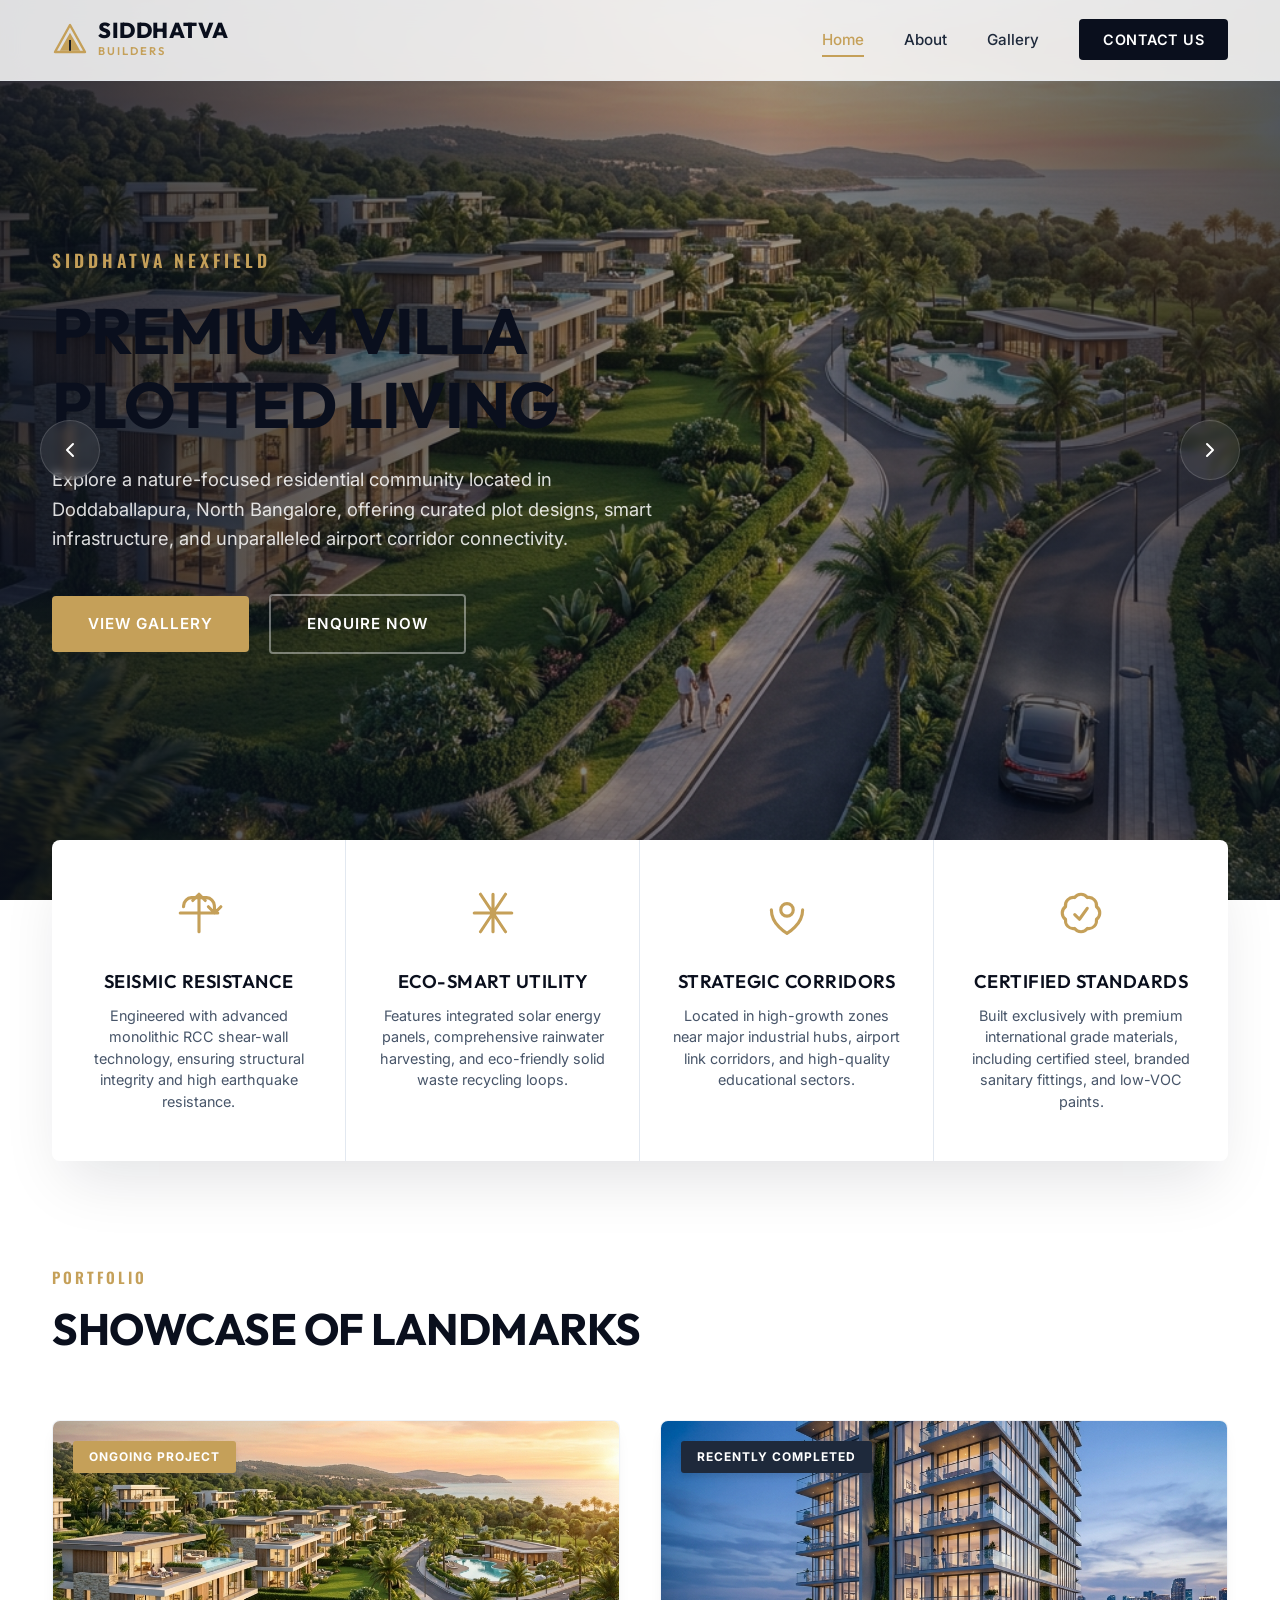
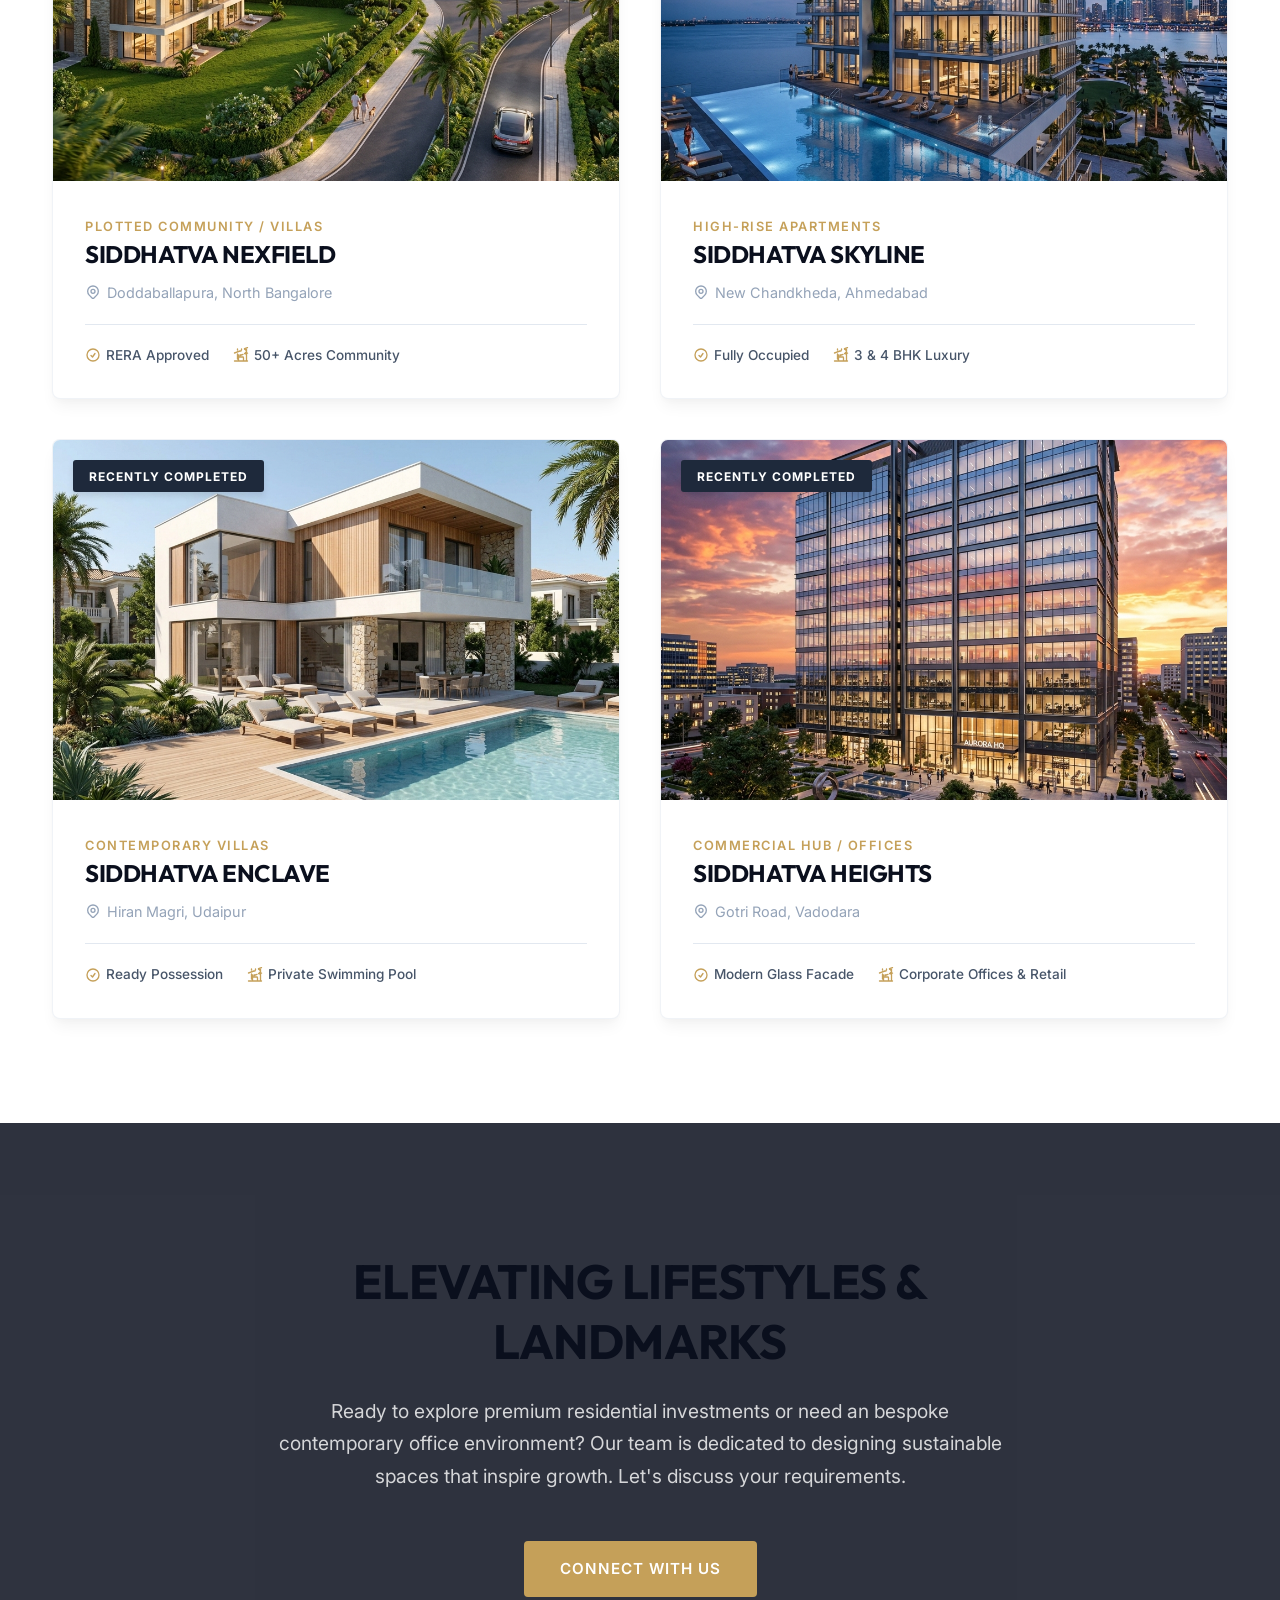
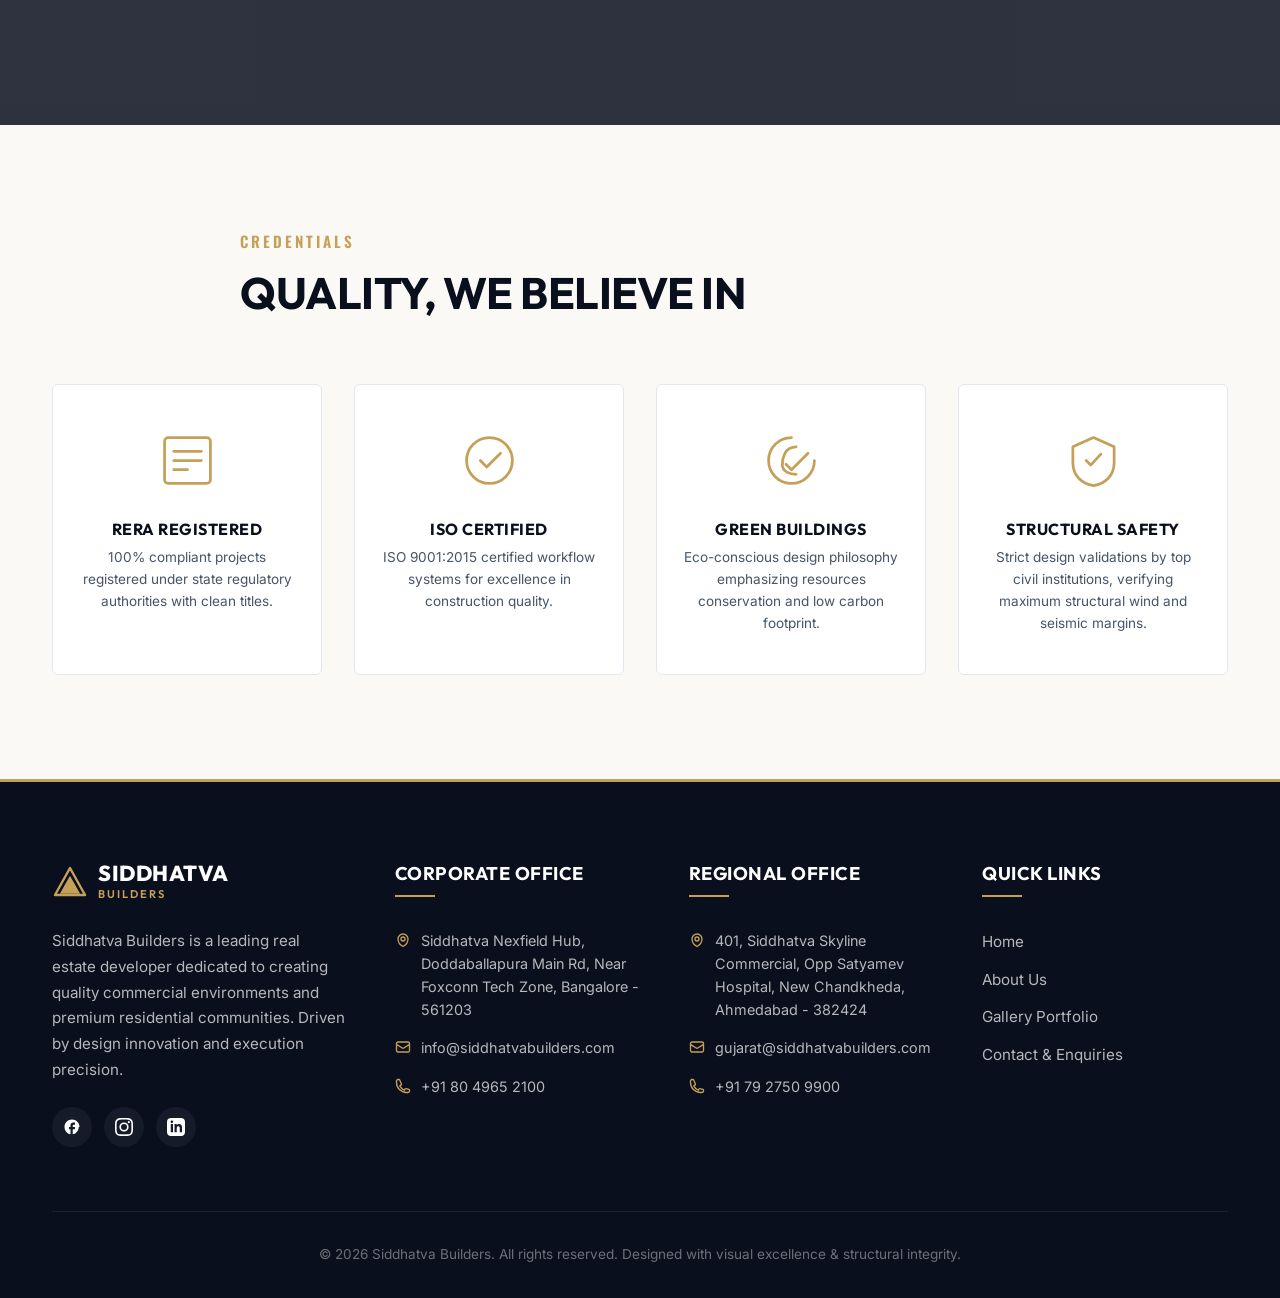
==== index.html @ 28a7b3c6 "Initial commit: Siddhatva Builders premium static website" ====
<!DOCTYPE html>
<html lang="en">
<head>
    <meta charset="utf-8">
    <meta http-equiv="X-UA-Compatible" content="IE=edge">
    <meta name="viewport" content="width=device-width, initial-scale=1">
    
    <title>Siddhatva Builders | Elevating Lifestyles & Landmarks</title>
    <meta name="description" content="Siddhatva Builders creates luxury residential communities, modern high-rise apartments, and state-of-the-art commercial hubs across India's emerging corridors.">
    <meta name="keywords" content="Siddhatva Builders, Siddhatva Group, Siddhatva Nexfield, Siddhatva Skyline, Real Estate, Luxury Villas, Ahmedabad, Bangalore, Doddaballapura">
    
    <!-- Favicon -->
    <link rel="icon" type="image/png" href="data:image/svg+xml,<svg xmlns='http://www.w3.org/2000/svg' viewBox='0 0 24 24' fill='%23C5A059'><path d='M12 2L2 22h20L12 2zm0 4l6.5 13H5.5L12 6z'/></svg>">

    <!-- CSS Sheets -->
    <link rel="stylesheet" href="css/style.css">
</head>
<body>

    <!-- Loading Screen -->
    <div class="loading-screen">
        <div class="loader"></div>
    </div>

    <!-- Header Start -->
    <header class="site-header">
        <div class="container">
            <div class="header-container">
                <a href="index.html" class="logo" id="header-logo-link">
                    <svg viewBox="0 0 60 60" fill="none" xmlns="http://www.w3.org/2000/svg">
                        <path d="M30 5L5 50H55L30 5Z" stroke="#C5A059" stroke-width="4" stroke-linejoin="round"/>
                        <path d="M30 18L13 48H47L30 18Z" fill="#C5A059"/>
                        <path d="M30 30V48" stroke="#0A0F1D" stroke-width="3"/>
                    </svg>
                    <div class="logo-text">
                        <span class="brand-title">Siddhatva</span>
                        <span class="brand-subtitle">Builders</span>
                    </div>
                </a>

                <button class="mobile-nav-toggle" aria-label="Toggle menu" id="menu-toggle-button">
                    <span></span>
                    <span></span>
                    <span></span>
                </button>

                <nav class="nav-menu" id="primary-nav-menu">
                    <ul style="display: contents; list-style: none;">
                        <li class="nav-item active"><a href="index.html" class="nav-link" id="nav-home">Home</a></li>
                        <li class="nav-item"><a href="about.html" class="nav-link" id="nav-about">About</a></li>
                        <li class="nav-item"><a href="gallery.html" class="nav-link" id="nav-gallery">Gallery</a></li>
                        <li class="nav-item"><a href="contact.html" class="nav-link contact-btn" id="nav-contact">Contact Us</a></li>
                    </ul>
                </nav>
            </div>
        </div>
    </header>
    <!-- Header End -->

    <!-- Main Content Start -->
    <main class="page-content" style="padding-top: 0;">

        <!-- Hero Slider Start -->
        <section class="hero-slider-container" id="hero-slider-section">
            <div class="slider-wrapper">
                
                <!-- Slide 1 -->
                <div class="slide active">
                    <div class="slide-bg" style="background-image: url('images/hero-nexfield.png');"></div>
                    <div class="slide-overlay"></div>
                    <div class="slide-content-container">
                        <div class="container">
                            <div class="slide-content">
                                <span class="slide-tag">Siddhatva Nexfield</span>
                                <h1 class="slide-title">Premium Villa Plotted Living</h1>
                                <p class="slide-desc">Explore a nature-focused residential community located in Doddaballapura, North Bangalore, offering curated plot designs, smart infrastructure, and unparalleled airport corridor connectivity.</p>
                                <div class="slide-actions">
                                    <a href="gallery.html" class="btn btn-primary" id="slide1-cta">View Gallery</a>
                                    <a href="contact.html" class="btn btn-outline" id="slide1-contact">Enquire Now</a>
                                </div>
                            </div>
                        </div>
                    </div>
                </div>

                <!-- Slide 2 -->
                <div class="slide">
                    <div class="slide-bg" style="background-image: url('images/hero-skyline.png');"></div>
                    <div class="slide-overlay"></div>
                    <div class="slide-content-container">
                        <div class="container">
                            <div class="slide-content">
                                <span class="slide-tag">Siddhatva Skyline</span>
                                <h2 class="slide-title">Luxury Urban High-Rise</h2>
                                <p class="slide-desc">Redefine city living with ultra-modern apartments in Ahmedabad, showcasing floor-to-ceiling glass design, infinity pool decks, smart automation, and structural excellence.</p>
                                <div class="slide-actions">
                                    <a href="gallery.html" class="btn btn-primary" id="slide2-cta">Explore Design</a>
                                    <a href="contact.html" class="btn btn-outline" id="slide2-contact">Get Brochure</a>
                                </div>
                            </div>
                        </div>
                    </div>
                </div>

                <!-- Slide 3 -->
                <div class="slide">
                    <div class="slide-bg" style="background-image: url('images/hero-enclave.png');"></div>
                    <div class="slide-overlay"></div>
                    <div class="slide-content-container">
                        <div class="container">
                            <div class="slide-content">
                                <span class="slide-tag">Siddhatva Enclave</span>
                                <h2 class="slide-title">Exquisite Smart Villas</h2>
                                <p class="slide-desc">Experience boutique luxury with contemporary 4BHK architectural villas featuring private terrace pools, green energy integration, and crafted Italian marble finishes.</p>
                                <div class="slide-actions">
                                    <a href="gallery.html" class="btn btn-primary" id="slide3-cta">View Details</a>
                                    <a href="contact.html" class="btn btn-outline" id="slide3-contact">Schedule Site Visit</a>
                                </div>
                            </div>
                        </div>
                    </div>
                </div>

            </div>

            <!-- Slider Arrows -->
            <button class="slider-arrow slider-arrow-left" aria-label="Previous Slide" id="slider-prev-button">
                <svg width="24" height="24" fill="none" stroke="currentColor" stroke-width="2" stroke-linecap="round" stroke-linejoin="round"><polyline points="15 18 9 12 15 6"/></svg>
            </button>
            <button class="slider-arrow slider-arrow-right" aria-label="Next Slide" id="slider-next-button">
                <svg width="24" height="24" fill="none" stroke="currentColor" stroke-width="2" stroke-linecap="round" stroke-linejoin="round"><polyline points="9 18 15 12 9 6"/></svg>
            </button>

            <!-- Slider Indicators -->
            <div class="slider-indicators" id="slider-dots-container"></div>
        </section>
        <!-- Hero Slider End -->

        <!-- Highlights Section Start -->
        <section class="highlights-section" id="brand-highlights-section">
            <div class="container">
                <div class="highlights-grid">
                    
                    <!-- Card 1 -->
                    <div class="highlight-card">
                        <div class="highlight-icon">
                            <svg fill="none" stroke="currentColor" viewBox="0 0 24 24" xmlns="http://www.w3.org/2000/svg">
                                <path stroke-linecap="round" stroke-linejoin="round" d="M19.5 12c0-1.232-.046-2.453-.138-3.662a4.006 4.006 0 00-3.7-3.7 48.656 48.656 0 00-7.324 0 4.006 4.006 0 00-3.7 3.7c-.017.22-.032.441-.046.662M19.5 12l3-3m-3 3l-3-3M12 3v18m0-18l-3 3m3-3l3 3M3 12h18"></path>
                            </svg>
                        </div>
                        <h3 class="highlight-title">Seismic Resistance</h3>
                        <p class="highlight-desc">Engineered with advanced monolithic RCC shear-wall technology, ensuring structural integrity and high earthquake resistance.</p>
                    </div>

                    <!-- Card 2 -->
                    <div class="highlight-card">
                        <div class="highlight-icon">
                            <svg fill="none" stroke="currentColor" viewBox="0 0 24 24" xmlns="http://www.w3.org/2000/svg">
                                <path stroke-linecap="round" stroke-linejoin="round" d="M12 3v18M3 12h18m-3-9L6 21M6 3l12 18"></path>
                            </svg>
                        </div>
                        <h3 class="highlight-title">Eco-Smart Utility</h3>
                        <p class="highlight-desc">Features integrated solar energy panels, comprehensive rainwater harvesting, and eco-friendly solid waste recycling loops.</p>
                    </div>

                    <!-- Card 3 -->
                    <div class="highlight-card">
                        <div class="highlight-icon">
                            <svg fill="none" stroke="currentColor" viewBox="0 0 24 24" xmlns="http://www.w3.org/2000/svg">
                                <path stroke-linecap="round" stroke-linejoin="round" d="M15 10.5a3 3 0 11-6 0 3 3 0 016 0z"></path>
                                <path stroke-linecap="round" stroke-linejoin="round" d="M19.5 10.5c0 7.142-7.5 11.25-7.5 11.25s-7.5-4.108-7.5-11.25gC4.5 6.358 7.858 3 12 3s7.5 3.358 7.5 7.5z"></path>
                            </svg>
                        </div>
                        <h3 class="highlight-title">Strategic Corridors</h3>
                        <p class="highlight-desc">Located in high-growth zones near major industrial hubs, airport link corridors, and high-quality educational sectors.</p>
                    </div>

                    <!-- Card 4 -->
                    <div class="highlight-card">
                        <div class="highlight-icon">
                            <svg fill="none" stroke="currentColor" viewBox="0 0 24 24" xmlns="http://www.w3.org/2000/svg">
                                <path stroke-linecap="round" stroke-linejoin="round" d="M9 12.75L11.25 15 15 9.75M21 12c0 1.268-.63 2.39-1.593 3.068a3.745 3.745 0 01-1.043 3.296 3.745 3.745 0 01-3.296 1.043A3.745 3.745 0 0112 21c-1.268 0-2.39-.63-3.068-1.593a3.746 3.746 0 01-3.296-1.043 3.745 3.745 0 01-1.043-3.296A3.745 3.745 0 013 12c0-1.268.63-2.39 1.593-3.068a3.745 3.745 0 011.043-3.296 3.746 3.746 0 013.296-1.043A3.746 3.746 0 0112 3c1.268 0 2.39.63 3.068 1.593a3.746 3.746 0 013.296 1.043 3.746 3.746 0 011.043 3.296A3.745 3.745 0 0121 12z"></path>
                            </svg>
                        </div>
                        <h3 class="highlight-title">Certified Standards</h3>
                        <p class="highlight-desc">Built exclusively with premium international grade materials, including certified steel, branded sanitary fittings, and low-VOC paints.</p>
                    </div>

                </div>
            </div>
        </section>
        <!-- Highlights Section End -->

        <!-- Showcase Section Start -->
        <section class="section-padding" id="showcase-section">
            <div class="container">
                <div class="section-head">
                    <span class="section-subtitle">Portfolio</span>
                    <h2 class="section-title">Showcase of Landmarks</h2>
                </div>

                <!-- Showcase Grid -->
                <div class="projects-grid">
                    
                    <!-- Project 1 (Ongoing) -->
                    <article class="project-card" data-category="residential">
                        <span class="project-status-badge">Ongoing Project</span>
                        <div class="project-image-wrapper">
                            <img src="images/hero-nexfield.png" alt="Siddhatva Nexfield plot renderings">
                        </div>
                        <div class="project-info">
                            <span class="project-category">Plotted Community / Villas</span>
                            <h3 class="project-card-title">Siddhatva Nexfield</h3>
                            <div class="project-location">
                                <svg fill="none" stroke="currentColor" viewBox="0 0 24 24" xmlns="http://www.w3.org/2000/svg"><path stroke-linecap="round" stroke-linejoin="round" stroke-width="2" d="M17.657 16.657L13.414 20.9a1.998 1.998 0 01-2.827 0l-4.244-4.243a8 8 0 1111.314 0z"></path><path stroke-linecap="round" stroke-linejoin="round" stroke-width="2" d="M15 11a3 3 0 11-6 0 3 3 0 016 0z"></path></svg>
                                Doddaballapura, North Bangalore
                            </div>
                            <div class="project-features">
                                <span class="feature-tag">
                                    <svg fill="none" stroke="currentColor" stroke-width="2" viewBox="0 0 24 24" xmlns="http://www.w3.org/2000/svg"><path stroke-linecap="round" stroke-linejoin="round" d="M9 12.75L11.25 15 15 9.75M21 12a9 9 0 11-18 0 9 9 0 0118 0z"></path></svg>
                                    RERA Approved
                                </span>
                                <span class="feature-tag">
                                    <svg fill="none" stroke="currentColor" stroke-width="2" viewBox="0 0 24 24" xmlns="http://www.w3.org/2000/svg"><path stroke-linecap="round" stroke-linejoin="round" d="M8.25 21v-4.875c0-.621.504-1.125 1.125-1.125h5.25c.621 0 1.125.504 1.125 1.125V21m0 0h4.5V3.545M12.75 21h7.5V10.75M2.25 21h1.5m18 0h-18M2.25 9l4.5-1.636M18.75 3l-1.5.545m0 6.205l3 1m1.5-1.5l-3-1m-1.5-5.7l4.5-1.636M18.75 3v1.5M12.75 3v1.5m-6-1.5v1.5m0 6V18m0-6h1.5m0 0v6M6 7.5L10.5 6m0 0h1.5m-1.5 6.75l4.5-1.636M10.5 12h1.5"></path></svg>
                                    50+ Acres Community
                                </span>
                            </div>
                        </div>
                    </article>

                    <!-- Project 2 (Completed) -->
                    <article class="project-card" data-category="residential">
                        <span class="project-status-badge completed">Recently Completed</span>
                        <div class="project-image-wrapper">
                            <img src="images/hero-skyline.png" alt="Siddhatva Skyline residential building facade">
                        </div>
                        <div class="project-info">
                            <span class="project-category">High-Rise Apartments</span>
                            <h3 class="project-card-title">Siddhatva Skyline</h3>
                            <div class="project-location">
                                <svg fill="none" stroke="currentColor" viewBox="0 0 24 24" xmlns="http://www.w3.org/2000/svg"><path stroke-linecap="round" stroke-linejoin="round" stroke-width="2" d="M17.657 16.657L13.414 20.9a1.998 1.998 0 01-2.827 0l-4.244-4.243a8 8 0 1111.314 0z"></path><path stroke-linecap="round" stroke-linejoin="round" stroke-width="2" d="M15 11a3 3 0 11-6 0 3 3 0 016 0z"></path></svg>
                                New Chandkheda, Ahmedabad
                            </div>
                            <div class="project-features">
                                <span class="feature-tag">
                                    <svg fill="none" stroke="currentColor" stroke-width="2" viewBox="0 0 24 24" xmlns="http://www.w3.org/2000/svg"><path stroke-linecap="round" stroke-linejoin="round" d="M9 12.75L11.25 15 15 9.75M21 12a9 9 0 11-18 0 9 9 0 0118 0z"></path></svg>
                                    Fully Occupied
                                </span>
                                <span class="feature-tag">
                                    <svg fill="none" stroke="currentColor" stroke-width="2" viewBox="0 0 24 24" xmlns="http://www.w3.org/2000/svg"><path stroke-linecap="round" stroke-linejoin="round" d="M8.25 21v-4.875c0-.621.504-1.125 1.125-1.125h5.25c.621 0 1.125.504 1.125 1.125V21m0 0h4.5V3.545M12.75 21h7.5V10.75M2.25 21h1.5m18 0h-18M2.25 9l4.5-1.636M18.75 3l-1.5.545m0 6.205l3 1m1.5-1.5l-3-1m-1.5-5.7l4.5-1.636M18.75 3v1.5M12.75 3v1.5m-6-1.5v1.5m0 6V18m0-6h1.5m0 0v6M6 7.5L10.5 6m0 0h1.5m-1.5 6.75l4.5-1.636M10.5 12h1.5"></path></svg>
                                    3 & 4 BHK Luxury
                                </span>
                            </div>
                        </div>
                    </article>

                    <!-- Project 3 (Completed) -->
                    <article class="project-card" data-category="residential">
                        <span class="project-status-badge completed">Recently Completed</span>
                        <div class="project-image-wrapper">
                            <img src="images/hero-enclave.png" alt="Siddhatva Enclave villa exterior">
                        </div>
                        <div class="project-info">
                            <span class="project-category">Contemporary Villas</span>
                            <h3 class="project-card-title">Siddhatva Enclave</h3>
                            <div class="project-location">
                                <svg fill="none" stroke="currentColor" viewBox="0 0 24 24" xmlns="http://www.w3.org/2000/svg"><path stroke-linecap="round" stroke-linejoin="round" stroke-width="2" d="M17.657 16.657L13.414 20.9a1.998 1.998 0 01-2.827 0l-4.244-4.243a8 8 0 1111.314 0z"></path><path stroke-linecap="round" stroke-linejoin="round" stroke-width="2" d="M15 11a3 3 0 11-6 0 3 3 0 016 0z"></path></svg>
                                Hiran Magri, Udaipur
                            </div>
                            <div class="project-features">
                                <span class="feature-tag">
                                    <svg fill="none" stroke="currentColor" stroke-width="2" viewBox="0 0 24 24" xmlns="http://www.w3.org/2000/svg"><path stroke-linecap="round" stroke-linejoin="round" d="M9 12.75L11.25 15 15 9.75M21 12a9 9 0 11-18 0 9 9 0 0118 0z"></path></svg>
                                    Ready Possession
                                </span>
                                <span class="feature-tag">
                                    <svg fill="none" stroke="currentColor" stroke-width="2" viewBox="0 0 24 24" xmlns="http://www.w3.org/2000/svg"><path stroke-linecap="round" stroke-linejoin="round" d="M8.25 21v-4.875c0-.621.504-1.125 1.125-1.125h5.25c.621 0 1.125.504 1.125 1.125V21m0 0h4.5V3.545M12.75 21h7.5V10.75M2.25 21h1.5m18 0h-18M2.25 9l4.5-1.636M18.75 3l-1.5.545m0 6.205l3 1m1.5-1.5l-3-1m-1.5-5.7l4.5-1.636M18.75 3v1.5M12.75 3v1.5m-6-1.5v1.5m0 6V18m0-6h1.5m0 0v6M6 7.5L10.5 6m0 0h1.5m-1.5 6.75l4.5-1.636M10.5 12h1.5"></path></svg>
                                    Private Swimming Pool
                                </span>
                            </div>
                        </div>
                    </article>

                    <!-- Project 4 (Commercial) -->
                    <article class="project-card" data-category="commercial">
                        <span class="project-status-badge completed">Recently Completed</span>
                        <div class="project-image-wrapper">
                            <img src="images/proj-heights.png" alt="Siddhatva Heights commercial building facade">
                        </div>
                        <div class="project-info">
                            <span class="project-category">Commercial Hub / Offices</span>
                            <h3 class="project-card-title">Siddhatva Heights</h3>
                            <div class="project-location">
                                <svg fill="none" stroke="currentColor" viewBox="0 0 24 24" xmlns="http://www.w3.org/2000/svg"><path stroke-linecap="round" stroke-linejoin="round" stroke-width="2" d="M17.657 16.657L13.414 20.9a1.998 1.998 0 01-2.827 0l-4.244-4.243a8 8 0 1111.314 0z"></path><path stroke-linecap="round" stroke-linejoin="round" stroke-width="2" d="M15 11a3 3 0 11-6 0 3 3 0 016 0z"></path></svg>
                                Gotri Road, Vadodara
                            </div>
                            <div class="project-features">
                                <span class="feature-tag">
                                    <svg fill="none" stroke="currentColor" stroke-width="2" viewBox="0 0 24 24" xmlns="http://www.w3.org/2000/svg"><path stroke-linecap="round" stroke-linejoin="round" d="M9 12.75L11.25 15 15 9.75M21 12a9 9 0 11-18 0 9 9 0 0118 0z"></path></svg>
                                    Modern Glass Facade
                                </span>
                                <span class="feature-tag">
                                    <svg fill="none" stroke="currentColor" stroke-width="2" viewBox="0 0 24 24" xmlns="http://www.w3.org/2000/svg"><path stroke-linecap="round" stroke-linejoin="round" d="M8.25 21v-4.875c0-.621.504-1.125 1.125-1.125h5.25c.621 0 1.125.504 1.125 1.125V21m0 0h4.5V3.545M12.75 21h7.5V10.75M2.25 21h1.5m18 0h-18M2.25 9l4.5-1.636M18.75 3l-1.5.545m0 6.205l3 1m1.5-1.5l-3-1m-1.5-5.7l4.5-1.636M18.75 3v1.5M12.75 3v1.5m-6-1.5v1.5m0 6V18m0-6h1.5m0 0v6M6 7.5L10.5 6m0 0h1.5m-1.5 6.75l4.5-1.636M10.5 12h1.5"></path></svg>
                                    Corporate Offices & Retail
                                </span>
                            </div>
                        </div>
                    </article>

                </div>
            </div>
        </section>
        <!-- Showcase Section End -->

        <!-- CTA Section Start -->
        <section class="cta-banner" style="background-image: url('images/hero-skyline.png');" id="cta-banner-section">
            <div class="cta-overlay"></div>
            <div class="cta-content container">
                <h2 class="cta-title">Elevating Lifestyles & Landmarks</h2>
                <p class="cta-desc">Ready to explore premium residential investments or need an bespoke contemporary office environment? Our team is dedicated to designing sustainable spaces that inspire growth. Let's discuss your requirements.</p>
                <a href="contact.html" class="btn btn-primary" id="cta-button">Connect with us</a>
            </div>
        </section>
        <!-- CTA Section End -->

        <!-- Quality Verification Badges -->
        <section class="section-padding bg-light" id="verification-badges-section">
            <div class="container">
                <div class="section-head text-center" style="margin-left: auto; margin-right: auto;">
                    <span class="section-subtitle">Credentials</span>
                    <h2 class="section-title">Quality, We Believe In</h2>
                </div>

                <div class="credentials-grid">
                    
                    <!-- Credential 1 -->
                    <div class="credential-item">
                        <div class="credential-logo">
                            <svg viewBox="0 0 60 60" fill="none" xmlns="http://www.w3.org/2000/svg">
                                <rect x="5" y="5" width="50" height="50" rx="4" stroke="currentColor" stroke-width="3"/>
                                <path d="M15 20H45" stroke="currentColor" stroke-width="3" stroke-linecap="round"/>
                                <path d="M15 30H45" stroke="currentColor" stroke-width="3" stroke-linecap="round"/>
                                <path d="M15 40H30" stroke="currentColor" stroke-width="3" stroke-linecap="round"/>
                            </svg>
                        </div>
                        <h3 class="credential-title">RERA Registered</h3>
                        <p class="credential-desc">100% compliant projects registered under state regulatory authorities with clean titles.</p>
                    </div>

                    <!-- Credential 2 -->
                    <div class="credential-item">
                        <div class="credential-logo">
                            <svg viewBox="0 0 60 60" fill="none" xmlns="http://www.w3.org/2000/svg">
                                <circle cx="30" cy="30" r="25" stroke="currentColor" stroke-width="3"/>
                                <path d="M20 30L27 37L42 22" stroke="currentColor" stroke-width="3" stroke-linecap="round" stroke-linejoin="round"/>
                            </svg>
                        </div>
                        <h3 class="credential-title">ISO Certified</h3>
                        <p class="credential-desc">ISO 9001:2015 certified workflow systems for excellence in construction quality.</p>
                    </div>

                    <!-- Credential 3 -->
                    <div class="credential-item">
                        <div class="credential-logo">
                            <svg viewBox="0 0 60 60" fill="none" xmlns="http://www.w3.org/2000/svg">
                                <path d="M30 5C16.19 5 5 16.19 5 30C5 43.81 16.19 55 30 55C43.81 55 55 43.81 55 30" stroke="currentColor" stroke-width="3" stroke-linecap="round"/>
                                <path d="M35 15C22 15 20 28 20 35C20 42 28 45 35 45" stroke="currentColor" stroke-width="3" stroke-linecap="round"/>
                                <path d="M48 22L30 40L24 34" stroke="currentColor" stroke-width="3" stroke-linecap="round" stroke-linejoin="round"/>
                            </svg>
                        </div>
                        <h3 class="credential-title">Green Buildings</h3>
                        <p class="credential-desc">Eco-conscious design philosophy emphasizing resources conservation and low carbon footprint.</p>
                    </div>

                    <!-- Credential 4 -->
                    <div class="credential-item">
                        <div class="credential-logo">
                            <svg viewBox="0 0 60 60" fill="none" xmlns="http://www.w3.org/2000/svg">
                                <path d="M30 5L52.5 15V32.5C52.5 46.5 43 55 30 57.5C17 55 7.5 46.5 7.5 32.5V15L30 5Z" stroke="currentColor" stroke-width="3" stroke-linejoin="round"/>
                                <path d="M22 30L27 35L38 23" stroke="currentColor" stroke-width="3" stroke-linecap="round" stroke-linejoin="round"/>
                            </svg>
                        </div>
                        <h3 class="credential-title">Structural Safety</h3>
                        <p class="credential-desc">Strict design validations by top civil institutions, verifying maximum structural wind and seismic margins.</p>
                    </div>

                </div>
            </div>
        </section>
        <!-- Quality Verification End -->

    </main>
    <!-- Main Content End -->

    <!-- Footer Start -->
    <footer class="site-footer">
        <div class="container">
            <div class="footer-top">
                <div class="footer-grid">
                    
                    <!-- Col 1 -->
                    <div class="footer-widget">
                        <a href="index.html" class="logo" style="margin-bottom: 1.5rem;" id="footer-logo-link">
                            <svg viewBox="0 0 60 60" fill="none" xmlns="http://www.w3.org/2000/svg">
                                <path d="M30 5L5 50H55L30 5Z" stroke="#C5A059" stroke-width="4" stroke-linejoin="round"/>
                                <path d="M30 18L13 48H47L30 18Z" fill="#C5A059"/>
                            </svg>
                            <div class="logo-text">
                                <span class="brand-title" style="color: #fff;">Siddhatva</span>
                                <span class="brand-subtitle">Builders</span>
                            </div>
                        </a>
                        <p class="footer-about-text">Siddhatva Builders is a leading real estate developer dedicated to creating quality commercial environments and premium residential communities. Driven by design innovation and execution precision.</p>
                        <div class="footer-social-links">
                            <a href="#" class="social-icon" aria-label="Facebook">
                                <svg fill="currentColor" viewBox="0 0 24 24" xmlns="http://www.w3.org/2000/svg"><path d="M22 12c0-5.52-4.48-10-10-10S2 6.48 2 12c0 4.84 3.44 8.87 8 9.8V15H8v-3h2V9.5C10 7.57 11.57 6 13.5 6H16v3h-2c-.55 0-1 .45-1 1v2h3v3h-3v6.8c4.56-.93 8-4.96 8-9.8z"/></svg>
                            </a>
                            <a href="#" class="social-icon" aria-label="Instagram">
                                <svg fill="currentColor" viewBox="0 0 24 24" xmlns="http://www.w3.org/2000/svg"><path d="M12 2.163c3.204 0 3.584.012 4.85.07 3.252.148 4.771 1.691 4.919 4.919.058 1.265.069 1.645.069 4.849 0 3.205-.012 3.584-.069 4.849-.149 3.225-1.664 4.771-4.919 4.919-1.266.058-1.644.07-4.85.07-3.204 0-3.584-.012-4.849-.07-3.26-.149-4.771-1.699-4.919-4.92-.058-1.265-.07-1.644-.07-4.849 0-3.204.013-3.583.07-4.849.149-3.227 1.664-4.771 4.919-4.919 1.266-.057 1.645-.069 4.849-.069zM12 0C8.741 0 8.333.014 7.053.072 2.695.272.273 2.69.073 7.051.014 8.333 0 8.741 0 12c0 3.259.014 3.668.072 4.948.2 4.358 2.618 6.78 6.98 6.98 1.281.058 1.689.072 4.948.072 3.259 0 3.668-.014 4.948-.072 4.354-.2 6.782-2.618 6.979-6.98.059-1.28.073-1.689.073-4.948 0-3.259-.014-3.667-.072-4.947-.196-4.354-2.617-6.78-6.979-6.98C15.668.014 15.259 0 12 0zm0 5.838a6.162 6.162 0 100 12.324 6.162 6.162 0 000-12.324zM12 16a4 4 0 110-8 4 4 0 010 8zm6.406-11.845a1.44 1.44 0 100 2.881 1.44 1.44 0 000-2.881z"/></svg>
                            </a>
                            <a href="#" class="social-icon" aria-label="LinkedIn">
                                <svg fill="currentColor" viewBox="0 0 24 24" xmlns="http://www.w3.org/2000/svg"><path d="M19 0h-14c-2.761 0-5 2.239-5 5v14c0 2.761 2.239 5 5 5h14c2.762 0 5-2.239 5-5v-14c0-2.761-2.238-5-5-5zm-11 19h-3v-11h3v11zm-1.5-12.268c-.966 0-1.75-.779-1.75-1.75s.784-1.75 1.75-1.75 1.75.779 1.75 1.75-.784 1.75-1.75 1.75zm13.5 12.268h-3v-5.604c0-3.368-4-3.113-4 0v5.604h-3v-11h3v1.765c1.396-2.586 7-2.777 7 2.476v6.759z"/></svg>
                            </a>
                        </div>
                    </div>

                    <!-- Col 2 -->
                    <div class="footer-widget">
                        <h4 class="footer-widget-title">Corporate Office</h4>
                        <ul class="footer-contact-list">
                            <li class="footer-contact-item">
                                <svg fill="none" stroke="currentColor" stroke-width="2" viewBox="0 0 24 24" xmlns="http://www.w3.org/2000/svg"><path stroke-linecap="round" stroke-linejoin="round" d="M15 10.5a3 3 0 11-6 0 3 3 0 016 0z"></path><path stroke-linecap="round" stroke-linejoin="round" d="M19.5 10.5c0 7.142-7.5 11.25-7.5 11.25s-7.5-4.108-7.5-11.25c0-4.142 3.358-7.5 7.5-7.5s7.5 3.358 7.5 7.5z"></path></svg>
                                <span>Siddhatva Nexfield Hub, Doddaballapura Main Rd, Near Foxconn Tech Zone, Bangalore - 561203</span>
                            </li>
                            <li class="footer-contact-item">
                                <svg fill="none" stroke="currentColor" stroke-width="2" viewBox="0 0 24 24" xmlns="http://www.w3.org/2000/svg"><path stroke-linecap="round" stroke-linejoin="round" d="M21.75 6.75v10.5a2.25 2.25 0 01-2.25 2.25h-15a2.25 2.25 0 01-2.25-2.25V6.75m19.5 0A2.25 2.25 0 0019.5 4.5h-15a2.25 2.25 0 00-2.25 2.25m19.5 0v.243a2.25 2.25 0 01-1.07 1.916l-7.5 4.615a2.25 2.25 0 01-2.36 0L3.32 8.91a2.25 2.25 0 01-1.07-1.916V6.75"></path></svg>
                                <span>info@siddhatvabuilders.com</span>
                            </li>
                            <li class="footer-contact-item">
                                <svg fill="none" stroke="currentColor" stroke-width="2" viewBox="0 0 24 24" xmlns="http://www.w3.org/2000/svg"><path stroke-linecap="round" stroke-linejoin="round" d="M2.25 6.75c0 8.284 6.716 15 15 15h2.25a2.25 2.25 0 002.25-2.25v-1.372c0-.516-.351-.966-.852-1.091l-4.423-1.106c-.44-.11-.902.055-1.173.417l-1.514 2.018a14.953 14.953 0 01-6.577-6.577l2.018-1.514c.362-.272.527-.734.417-1.173L6.963 3.102a1.125 1.125 0 00-1.091-.852H4.5A2.25 2.25 0 002.25 4.5v2.25z"></path></svg>
                                <span>+91 80 4965 2100</span>
                            </li>
                        </ul>
                    </div>

                    <!-- Col 3 -->
                    <div class="footer-widget">
                        <h4 class="footer-widget-title">Regional Office</h4>
                        <ul class="footer-contact-list">
                            <li class="footer-contact-item">
                                <svg fill="none" stroke="currentColor" stroke-width="2" viewBox="0 0 24 24" xmlns="http://www.w3.org/2000/svg"><path stroke-linecap="round" stroke-linejoin="round" d="M15 10.5a3 3 0 11-6 0 3 3 0 016 0z"></path><path stroke-linecap="round" stroke-linejoin="round" d="M19.5 10.5c0 7.142-7.5 11.25-7.5 11.25s-7.5-4.108-7.5-11.25c0-4.142 3.358-7.5 7.5-7.5s7.5 3.358 7.5 7.5z"></path></svg>
                                <span>401, Siddhatva Skyline Commercial, Opp Satyamev Hospital, New Chandkheda, Ahmedabad - 382424</span>
                            </li>
                            <li class="footer-contact-item">
                                <svg fill="none" stroke="currentColor" stroke-width="2" viewBox="0 0 24 24" xmlns="http://www.w3.org/2000/svg"><path stroke-linecap="round" stroke-linejoin="round" d="M21.75 6.75v10.5a2.25 2.25 0 01-2.25 2.25h-15a2.25 2.25 0 01-2.25-2.25V6.75m19.5 0A2.25 2.25 0 0019.5 4.5h-15a2.25 2.25 0 00-2.25 2.25m19.5 0v.243a2.25 2.25 0 01-1.07 1.916l-7.5 4.615a2.25 2.25 0 01-2.36 0L3.32 8.91a2.25 2.25 0 01-1.07-1.916V6.75"></path></svg>
                                <span>gujarat@siddhatvabuilders.com</span>
                            </li>
                            <li class="footer-contact-item">
                                <svg fill="none" stroke="currentColor" stroke-width="2" viewBox="0 0 24 24" xmlns="http://www.w3.org/2000/svg"><path stroke-linecap="round" stroke-linejoin="round" d="M2.25 6.75c0 8.284 6.716 15 15 15h2.25a2.25 2.25 0 002.25-2.25v-1.372c0-.516-.351-.966-.852-1.091l-4.423-1.106c-.44-.11-.902.055-1.173.417l-1.514 2.018a14.953 14.953 0 01-6.577-6.577l2.018-1.514c.362-.272.527-.734.417-1.173L6.963 3.102a1.125 1.125 0 00-1.091-.852H4.5A2.25 2.25 0 002.25 4.5v2.25z"></path></svg>
                                <span>+91 79 2750 9900</span>
                            </li>
                        </ul>
                    </div>

                    <!-- Col 4 -->
                    <div class="footer-widget">
                        <h4 class="footer-widget-title">Quick Links</h4>
                        <ul class="footer-links-list">
                            <li class="footer-link-item"><a href="index.html">Home</a></li>
                            <li class="footer-link-item"><a href="about.html">About Us</a></li>
                            <li class="footer-link-item"><a href="gallery.html">Gallery Portfolio</a></li>
                            <li class="footer-link-item"><a href="contact.html">Contact & Enquiries</a></li>
                        </ul>
                    </div>

                </div>
            </div>
            
            <div class="footer-bottom">
                <p>&copy; 2026 Siddhatva Builders. All rights reserved. Designed with visual excellence & structural integrity.</p>
            </div>
        </div>
    </footer>
    <!-- Footer End -->

    <!-- Core Script -->
    <script src="js/main.js"></script>
</body>
</html>
---- css/style.css ----
/* 
   Siddhatva Builders - Core Design System & Styling
   Author: Antigravity AI
*/

/* Imports */
@import url('https://fonts.googleapis.com/css2?family=Inter:wght@300;400;500;600;700&family=Oswald:wght@400;500;600;700&family=Outfit:wght@300;400;500;600;700;800&display=swap');

/* CSS Variables */
:root {
    --color-dark: #0A0F1D;
    --color-dark-muted: #1E293B;
    --color-dark-card: #151C2C;
    --color-gold: #C5A059;
    --color-gold-hover: #E2B66B;
    --color-gold-light: #F4EAD4;
    --color-green: #14532D;
    --color-green-light: #DCFCE7;
    --color-white: #FFFFFF;
    --color-bg-light: #FAF9F6; /* Luxury Warm Alabaster */
    --color-bg-alt: #F1F5F9;
    --color-border: #E2E8F0;
    --color-text-body: #475569;
    --color-text-light: #94A3B8;

    --font-heading: 'Outfit', sans-serif;
    --font-accent: 'Oswald', sans-serif;
    --font-body: 'Inter', sans-serif;

    --transition-fast: all 0.25s cubic-bezier(0.4, 0, 0.2, 1);
    --transition-normal: all 0.4s cubic-bezier(0.4, 0, 0.2, 1);
    --transition-slow: all 0.8s cubic-bezier(0.4, 0, 0.2, 1);

    --shadow-sm: 0 2px 4px rgba(0,0,0,0.02), 0 1px 2px rgba(0,0,0,0.04);
    --shadow-md: 0 10px 15px -3px rgba(0,0,0,0.05), 0 4px 6px -2px rgba(0,0,0,0.02);
    --shadow-lg: 0 20px 25px -5px rgba(0,0,0,0.08), 0 10px 10px -5px rgba(0,0,0,0.03);
    --shadow-luxury: 0 30px 60px -15px rgba(10, 15, 29, 0.12);
}

/* Global Reset */
*, *::before, *::after {
    box-sizing: border-box;
    margin: 0;
    padding: 0;
}

html {
    scroll-behavior: smooth;
    font-size: 16px;
    -webkit-text-size-adjust: 100%;
}

body {
    font-family: var(--font-body);
    background-color: var(--color-white);
    color: var(--color-text-body);
    line-height: 1.6;
    overflow-x: hidden;
}

/* Typography Selection */
h1, h2, h3, h4, h5, h6 {
    font-family: var(--font-heading);
    color: var(--color-dark);
    font-weight: 700;
    line-height: 1.25;
}

a {
    color: inherit;
    text-decoration: none;
    transition: var(--transition-fast);
}

img {
    max-width: 100%;
    height: auto;
    display: block;
}

/* Common Layout Utilities */
.container {
    width: 100%;
    max-width: 1240px;
    margin: 0 auto;
    padding: 0 2rem;
}

.section-padding {
    padding: 6.5rem 0;
}

.text-gold { color: var(--color-gold); }
.text-white { color: var(--color-white); }
.text-muted { color: var(--color-text-light); }
.bg-dark { background-color: var(--color-dark); color: var(--color-white); }
.bg-light { background-color: var(--color-bg-light); }
.bg-alt { background-color: var(--color-bg-alt); }

/* Header & Navigation Styling */
.site-header {
    position: fixed;
    top: 0;
    left: 0;
    width: 100%;
    z-index: 1000;
    background-color: rgba(255, 255, 255, 0.85);
    backdrop-filter: blur(12px);
    -webkit-backdrop-filter: blur(12px);
    border-bottom: 1px solid rgba(226, 232, 240, 0.5);
    transition: var(--transition-normal);
}

.site-header.scrolled {
    background-color: rgba(255, 255, 255, 0.98);
    box-shadow: var(--shadow-md);
    padding: 0.5rem 0;
}

.header-container {
    display: flex;
    justify-content: space-between;
    align-items: center;
    height: 80px;
    transition: var(--transition-normal);
}

.site-header.scrolled .header-container {
    height: 70px;
}

/* Responsive Logo Link */
.logo {
    display: flex;
    align-items: center;
    font-family: var(--font-heading);
    font-weight: 800;
    font-size: 1.5rem;
    color: var(--color-dark);
    letter-spacing: -0.5px;
}

.logo svg {
    margin-right: 10px;
    height: 36px;
    width: auto;
}

.logo-text {
    display: flex;
    flex-direction: column;
}

.logo-text .brand-title {
    font-size: 1.35rem;
    line-height: 1.1;
    font-weight: 800;
    text-transform: uppercase;
    letter-spacing: 0.5px;
}

.logo-text .brand-subtitle {
    font-size: 0.7rem;
    color: var(--color-gold);
    font-weight: 600;
    letter-spacing: 2px;
    text-transform: uppercase;
}

/* Nav Menu */
.nav-menu {
    display: flex;
    list-style: none;
    gap: 2.5rem;
    align-items: center;
}

.nav-link {
    font-size: 0.95rem;
    font-weight: 500;
    color: var(--color-dark-muted);
    position: relative;
    padding: 0.5rem 0;
}

.nav-link::after {
    content: '';
    position: absolute;
    bottom: 0;
    left: 0;
    width: 0;
    height: 2px;
    background-color: var(--color-gold);
    transition: var(--transition-fast);
}

.nav-link:hover {
    color: var(--color-gold);
}

.nav-link:hover::after,
.nav-item.active .nav-link::after {
    width: 100%;
}

.nav-item.active .nav-link {
    color: var(--color-gold);
}

.contact-btn {
    background-color: var(--color-dark);
    color: var(--color-white) !important;
    padding: 0.75rem 1.5rem;
    border-radius: 4px;
    font-weight: 600;
    font-size: 0.9rem;
    text-transform: uppercase;
    letter-spacing: 0.5px;
    transition: var(--transition-fast);
}

.contact-btn:hover {
    background-color: var(--color-gold);
    transform: translateY(-2px);
    box-shadow: 0 4px 12px rgba(197, 160, 89, 0.3);
}

/* Mobile Nav Toggle */
.mobile-nav-toggle {
    display: none;
    background: none;
    border: none;
    cursor: pointer;
    padding: 0.5rem;
    z-index: 1001;
}

.mobile-nav-toggle span {
    display: block;
    width: 25px;
    height: 2px;
    background-color: var(--color-dark);
    margin: 5px 0;
    transition: var(--transition-fast);
}

/* Hero Slider Section */
.hero-slider-container {
    height: 100vh;
    position: relative;
    overflow: hidden;
    background-color: var(--color-dark);
}

.slider-wrapper {
    width: 100%;
    height: 100%;
    position: relative;
}

.slide {
    position: absolute;
    top: 0;
    left: 0;
    width: 100%;
    height: 100%;
    opacity: 0;
    visibility: hidden;
    transition: opacity 1.2s ease-in-out, visibility 1.2s ease-in-out;
    z-index: 1;
}

.slide.active {
    opacity: 1;
    visibility: visible;
    z-index: 2;
}

.slide-bg {
    position: absolute;
    top: 0;
    left: 0;
    width: 100%;
    height: 100%;
    background-size: cover;
    background-position: center;
    transform: scale(1.1);
    transition: transform 6s ease-out;
}

.slide.active .slide-bg {
    transform: scale(1.02);
}

.slide-overlay {
    position: absolute;
    top: 0;
    left: 0;
    width: 100%;
    height: 100%;
    background: linear-gradient(to right, rgba(10, 15, 29, 0.8) 0%, rgba(10, 15, 29, 0.4) 60%, rgba(10, 15, 29, 0.7) 100%);
    z-index: 2;
}

.slide-content-container {
    position: absolute;
    top: 0;
    left: 0;
    width: 100%;
    height: 100%;
    z-index: 3;
    display: flex;
    align-items: center;
}

.slide-content {
    max-width: 700px;
    color: var(--color-white);
    opacity: 0;
    transform: translateY(40px);
    transition: transform 1.2s cubic-bezier(0.16, 1, 0.3, 1), opacity 1.2s ease-out;
    transition-delay: 0.3s;
}

.slide.active .slide-content {
    opacity: 1;
    transform: translateY(0);
}

.slide-tag {
    font-family: var(--font-accent);
    color: var(--color-gold);
    text-transform: uppercase;
    font-size: 1.1rem;
    font-weight: 600;
    letter-spacing: 4px;
    margin-bottom: 1.25rem;
    display: inline-block;
}

.slide-title {
    font-size: 4rem;
    font-weight: 700;
    line-height: 1.15;
    margin-bottom: 1.5rem;
    text-transform: uppercase;
    letter-spacing: -1px;
}

.slide-desc {
    font-size: 1.15rem;
    color: rgba(255, 255, 255, 0.85);
    margin-bottom: 2.5rem;
    max-width: 600px;
    font-weight: 400;
}

/* Buttons */
.btn {
    display: inline-flex;
    align-items: center;
    justify-content: center;
    padding: 1rem 2.25rem;
    border-radius: 4px;
    font-weight: 600;
    font-size: 0.95rem;
    text-transform: uppercase;
    letter-spacing: 1px;
    cursor: pointer;
    transition: var(--transition-fast);
    border: none;
}

.btn-primary {
    background-color: var(--color-gold);
    color: var(--color-white);
}

.btn-primary:hover {
    background-color: var(--color-gold-hover);
    transform: translateY(-2px);
    box-shadow: 0 10px 20px rgba(197, 160, 89, 0.3);
}

.btn-outline {
    background-color: transparent;
    color: var(--color-white);
    border: 2px solid rgba(255, 255, 255, 0.4);
    margin-left: 1rem;
}

.btn-outline:hover {
    background-color: var(--color-white);
    color: var(--color-dark);
    border-color: var(--color-white);
    transform: translateY(-2px);
}

/* Slider Navigation Controls */
.slider-arrow {
    position: absolute;
    top: 50%;
    transform: translateY(-50%);
    width: 60px;
    height: 60px;
    border-radius: 50%;
    background-color: rgba(255, 255, 255, 0.08);
    border: 1px solid rgba(255, 255, 255, 0.15);
    display: flex;
    align-items: center;
    justify-content: center;
    cursor: pointer;
    color: var(--color-white);
    z-index: 10;
    transition: var(--transition-fast);
    backdrop-filter: blur(4px);
}

.slider-arrow:hover {
    background-color: var(--color-gold);
    border-color: var(--color-gold);
    color: var(--color-white);
    box-shadow: 0 0 15px rgba(197, 160, 89, 0.4);
}

.slider-arrow-left {
    left: 40px;
}

.slider-arrow-right {
    right: 40px;
}

.slider-indicators {
    position: absolute;
    bottom: 40px;
    left: 50%;
    transform: translateX(-50%);
    display: flex;
    gap: 15px;
    z-index: 10;
}

.indicator {
    width: 12px;
    height: 12px;
    border-radius: 50%;
    background-color: rgba(255, 255, 255, 0.3);
    cursor: pointer;
    transition: var(--transition-fast);
}

.indicator.active {
    background-color: var(--color-gold);
    transform: scale(1.25);
    box-shadow: 0 0 8px var(--color-gold);
}

/* Highlights Grid Section */
.highlights-section {
    position: relative;
    z-index: 15;
    margin-top: -60px;
}

.highlights-grid {
    display: grid;
    grid-template-columns: repeat(4, 1fr);
    gap: 0;
    box-shadow: var(--shadow-luxury);
    border-radius: 8px;
    overflow: hidden;
}

.highlight-card {
    background-color: var(--color-white);
    padding: 3rem 2rem;
    text-align: center;
    border-right: 1px solid var(--color-border);
    transition: var(--transition-normal);
    position: relative;
}

.highlight-card::after {
    content: '';
    position: absolute;
    bottom: 0;
    left: 0;
    width: 100%;
    height: 4px;
    background-color: var(--color-gold);
    transform: scaleX(0);
    transition: var(--transition-normal);
}

.highlight-card:last-child {
    border-right: none;
}

.highlight-card:hover {
    transform: translateY(-8px);
    z-index: 2;
    box-shadow: var(--shadow-lg);
}

.highlight-card:hover::after {
    transform: scaleX(1);
}

.highlight-icon {
    margin-bottom: 1.5rem;
    color: var(--color-gold);
    display: inline-block;
}

.highlight-icon svg {
    height: 50px;
    width: 50px;
    stroke-width: 1.5px;
}

.highlight-title {
    font-size: 1.15rem;
    font-weight: 600;
    margin-bottom: 0.75rem;
    text-transform: uppercase;
    letter-spacing: 0.5px;
    color: var(--color-dark);
}

.highlight-desc {
    font-size: 0.9rem;
    color: var(--color-text-body);
    line-height: 1.5;
}

/* Section Head Styling */
.section-head {
    max-width: 800px;
    margin-bottom: 4rem;
}

.section-subtitle {
    font-family: var(--font-accent);
    color: var(--color-gold);
    font-size: 0.95rem;
    font-weight: 600;
    letter-spacing: 3px;
    text-transform: uppercase;
    margin-bottom: 0.75rem;
    display: block;
}

.section-title {
    font-size: 2.75rem;
    font-weight: 700;
    text-transform: uppercase;
    letter-spacing: -0.5px;
    color: var(--color-dark);
}

/* Projects Showcase */
.project-filter-bar {
    display: flex;
    gap: 1rem;
    margin-bottom: 3rem;
    flex-wrap: wrap;
}

.filter-btn {
    background: none;
    border: none;
    padding: 0.6rem 1.5rem;
    font-family: var(--font-body);
    font-size: 0.9rem;
    font-weight: 600;
    color: var(--color-text-body);
    cursor: pointer;
    border-radius: 30px;
    transition: var(--transition-fast);
    border: 1px solid var(--color-border);
}

.filter-btn:hover,
.filter-btn.active {
    background-color: var(--color-dark);
    color: var(--color-white);
    border-color: var(--color-dark);
}

.projects-grid {
    display: grid;
    grid-template-columns: repeat(2, 1fr);
    gap: 2.5rem;
}

.project-card {
    border-radius: 8px;
    overflow: hidden;
    background-color: var(--color-white);
    box-shadow: var(--shadow-md);
    transition: var(--transition-normal);
    position: relative;
    border: 1px solid rgba(226, 232, 240, 0.5);
}

.project-card:hover {
    transform: translateY(-8px);
    box-shadow: var(--shadow-lg);
}

.project-image-wrapper {
    height: 360px;
    overflow: hidden;
    position: relative;
}

.project-image-wrapper img {
    width: 100%;
    height: 100%;
    object-fit: cover;
    transition: var(--transition-slow);
}

.project-card:hover .project-image-wrapper img {
    transform: scale(1.05);
}

.project-status-badge {
    position: absolute;
    top: 20px;
    left: 20px;
    padding: 0.4rem 1rem;
    background-color: var(--color-gold);
    color: var(--color-white);
    font-size: 0.75rem;
    font-weight: 700;
    text-transform: uppercase;
    letter-spacing: 1px;
    border-radius: 3px;
    box-shadow: 0 4px 6px rgba(0,0,0,0.1);
    z-index: 2;
}

.project-status-badge.completed {
    background-color: var(--color-dark-muted);
}

.project-info {
    padding: 2rem;
    position: relative;
}

.project-category {
    font-size: 0.8rem;
    color: var(--color-gold);
    font-weight: 600;
    text-transform: uppercase;
    letter-spacing: 1.5px;
    margin-bottom: 0.5rem;
}

.project-card-title {
    font-size: 1.5rem;
    font-weight: 700;
    margin-bottom: 0.75rem;
    text-transform: uppercase;
    letter-spacing: -0.5px;
}

.project-location {
    font-size: 0.9rem;
    color: var(--color-text-light);
    margin-bottom: 1.25rem;
    display: flex;
    align-items: center;
    gap: 6px;
}

.project-location svg {
    height: 16px;
    width: 16px;
}

.project-features {
    display: flex;
    gap: 1.5rem;
    border-top: 1px solid var(--color-border);
    padding-top: 1.25rem;
}

.feature-tag {
    font-size: 0.85rem;
    font-weight: 500;
    color: var(--color-text-body);
    display: flex;
    align-items: center;
    gap: 5px;
}

.feature-tag svg {
    height: 16px;
    width: 16px;
    color: var(--color-gold);
}

/* Call To Action Parallax Banner */
.cta-banner {
    position: relative;
    padding: 8rem 0;
    background-size: cover;
    background-position: center;
    background-attachment: fixed;
    color: var(--color-white);
    text-align: center;
}

.cta-overlay {
    position: absolute;
    top: 0;
    left: 0;
    width: 100%;
    height: 100%;
    background-color: rgba(10, 15, 29, 0.85);
    z-index: 1;
}

.cta-content {
    position: relative;
    z-index: 2;
    max-width: 800px;
    margin: 0 auto;
}

.cta-title {
    font-size: 3rem;
    font-weight: 700;
    text-transform: uppercase;
    margin-bottom: 1.5rem;
    letter-spacing: -0.5px;
}

.cta-desc {
    font-size: 1.2rem;
    color: rgba(255, 255, 255, 0.8);
    margin-bottom: 3rem;
    line-height: 1.7;
}

/* Quality Credentials Grid */
.credentials-grid {
    display: grid;
    grid-template-columns: repeat(4, 1fr);
    gap: 2rem;
}

.credential-item {
    background-color: var(--color-white);
    border: 1px solid var(--color-border);
    padding: 2.5rem 1.5rem;
    text-align: center;
    border-radius: 6px;
    transition: var(--transition-normal);
}

.credential-item:hover {
    box-shadow: var(--shadow-md);
    border-color: var(--color-gold);
    transform: translateY(-5px);
}

.credential-logo {
    height: 70px;
    margin-bottom: 1.5rem;
    display: flex;
    align-items: center;
    justify-content: center;
    color: var(--color-gold);
}

.credential-logo svg {
    height: 55px;
    width: 55px;
}

.credential-title {
    font-size: 1rem;
    font-weight: 700;
    text-transform: uppercase;
    letter-spacing: 0.5px;
    margin-bottom: 0.5rem;
    color: var(--color-dark);
}

.credential-desc {
    font-size: 0.85rem;
    color: var(--color-text-body);
}

/* Page Banner */
.page-banner {
    position: relative;
    padding: 9rem 0 5rem;
    background-color: var(--color-dark);
    color: var(--color-white);
    background-size: cover;
    background-position: center;
}

.page-banner-overlay {
    position: absolute;
    top: 0;
    left: 0;
    width: 100%;
    height: 100%;
    background-color: rgba(10, 15, 29, 0.85);
    z-index: 1;
}

.page-banner-content {
    position: relative;
    z-index: 2;
}

.page-title {
    font-size: 3.5rem;
    font-weight: 700;
    text-transform: uppercase;
    margin-bottom: 1rem;
    letter-spacing: -1px;
}

.breadcrumb {
    display: flex;
    list-style: none;
    gap: 8px;
    font-size: 0.9rem;
    color: var(--color-text-light);
}

.breadcrumb a {
    color: var(--color-gold);
}

.breadcrumb a:hover {
    color: var(--color-gold-hover);
}

.breadcrumb span {
    margin: 0 5px;
}

/* About Section Specifics */
.about-grid {
    display: grid;
    grid-template-columns: 1fr 1.1fr;
    gap: 4rem;
    align-items: center;
}

.about-img-box {
    position: relative;
}

.about-img-main {
    border-radius: 6px;
    box-shadow: var(--shadow-lg);
}

.about-experience-badge {
    position: absolute;
    bottom: -30px;
    right: -30px;
    background-color: var(--color-gold);
    color: var(--color-white);
    padding: 2rem;
    border-radius: 4px;
    text-align: center;
    box-shadow: var(--shadow-lg);
}

.about-experience-num {
    display: block;
    font-size: 3rem;
    font-weight: 800;
    line-height: 1;
    font-family: var(--font-accent);
}

.about-experience-text {
    font-size: 0.85rem;
    text-transform: uppercase;
    font-weight: 700;
    letter-spacing: 1px;
}

.about-intro-text {
    font-size: 1.15rem;
    line-height: 1.7;
    margin-bottom: 2rem;
    color: var(--color-dark-muted);
    font-weight: 500;
}

.about-body-text {
    margin-bottom: 2.5rem;
    line-height: 1.7;
}

.about-features-list {
    display: grid;
    grid-template-columns: repeat(2, 1fr);
    gap: 1.5rem;
    margin-top: 2rem;
}

.about-feature-item {
    display: flex;
    align-items: flex-start;
    gap: 10px;
}

.about-feature-item svg {
    height: 20px;
    width: 20px;
    color: var(--color-gold);
    flex-shrink: 0;
    margin-top: 3px;
}

.about-feature-title {
    font-size: 0.95rem;
    font-weight: 700;
    color: var(--color-dark);
    margin-bottom: 3px;
    text-transform: uppercase;
}

.about-feature-desc {
    font-size: 0.85rem;
    color: var(--color-text-body);
}

/* Core Values Section */
.values-grid {
    display: grid;
    grid-template-columns: repeat(3, 1fr);
    gap: 2.5rem;
    margin-top: 4rem;
}

.value-card {
    background-color: var(--color-white);
    padding: 3rem 2.5rem;
    border-radius: 6px;
    border: 1px solid var(--color-border);
    transition: var(--transition-normal);
}

.value-card:hover {
    transform: translateY(-5px);
    box-shadow: var(--shadow-md);
    border-color: var(--color-gold);
}

.value-icon {
    height: 60px;
    width: 60px;
    border-radius: 50%;
    background-color: var(--color-gold-light);
    color: var(--color-gold);
    display: flex;
    align-items: center;
    justify-content: center;
    margin-bottom: 1.75rem;
}

.value-icon svg {
    height: 28px;
    width: 28px;
}

.value-title {
    font-size: 1.25rem;
    font-weight: 700;
    text-transform: uppercase;
    margin-bottom: 1rem;
    color: var(--color-dark);
}

/* Gallery Section Details */
.gallery-grid {
    display: grid;
    grid-template-columns: repeat(3, 1fr);
    gap: 2rem;
}

.gallery-item {
    position: relative;
    border-radius: 6px;
    overflow: hidden;
    height: 280px;
    box-shadow: var(--shadow-sm);
    cursor: pointer;
}

.gallery-item img {
    width: 100%;
    height: 100%;
    object-fit: cover;
    transition: var(--transition-slow);
}

.gallery-item-overlay {
    position: absolute;
    top: 0;
    left: 0;
    width: 100%;
    height: 100%;
    background-color: rgba(10, 15, 29, 0.85);
    opacity: 0;
    display: flex;
    flex-direction: column;
    align-items: center;
    justify-content: center;
    transition: var(--transition-normal);
    z-index: 2;
    padding: 2rem;
    text-align: center;
}

.gallery-item:hover img {
    transform: scale(1.08);
}

.gallery-item:hover .gallery-item-overlay {
    opacity: 1;
}

.gallery-zoom-icon {
    height: 45px;
    width: 45px;
    border-radius: 50%;
    background-color: var(--color-gold);
    color: var(--color-white);
    display: flex;
    align-items: center;
    justify-content: center;
    margin-bottom: 1rem;
    transform: translateY(15px);
    transition: var(--transition-normal);
}

.gallery-item:hover .gallery-zoom-icon {
    transform: translateY(0);
}

.gallery-zoom-icon svg {
    height: 20px;
    width: 20px;
}

.gallery-item-title {
    color: var(--color-white);
    font-size: 1.15rem;
    font-weight: 700;
    text-transform: uppercase;
    letter-spacing: 0.5px;
    margin-bottom: 0.25rem;
}

.gallery-item-category {
    color: var(--color-gold);
    font-size: 0.8rem;
    text-transform: uppercase;
    font-weight: 600;
    letter-spacing: 1px;
}

/* Lightbox Modal */
.lightbox {
    position: fixed;
    top: 0;
    left: 0;
    width: 100%;
    height: 100%;
    background-color: rgba(10, 15, 29, 0.98);
    z-index: 2000;
    display: flex;
    align-items: center;
    justify-content: center;
    opacity: 0;
    visibility: hidden;
    transition: var(--transition-normal);
    padding: 2rem;
}

.lightbox.active {
    opacity: 1;
    visibility: visible;
}

.lightbox-content {
    max-width: 90%;
    max-height: 80vh;
    position: relative;
    transform: scale(0.95);
    transition: var(--transition-normal);
}

.lightbox.active .lightbox-content {
    transform: scale(1);
}

.lightbox-img {
    max-width: 100%;
    max-height: 80vh;
    border-radius: 4px;
    box-shadow: var(--shadow-lg);
}

.lightbox-close {
    position: absolute;
    top: 30px;
    right: 30px;
    background: none;
    border: none;
    color: var(--color-white);
    font-size: 2.5rem;
    cursor: pointer;
    transition: var(--transition-fast);
}

.lightbox-close:hover {
    color: var(--color-gold);
    transform: scale(1.1);
}

.lightbox-caption {
    color: var(--color-white);
    text-align: center;
    margin-top: 1.5rem;
    font-size: 1.1rem;
    font-weight: 600;
    text-transform: uppercase;
}

/* Contact Page Grid Layout */
.contact-grid {
    display: grid;
    grid-template-columns: 1fr 1.5fr;
    gap: 4rem;
}

.contact-info-cards {
    display: flex;
    flex-direction: column;
    gap: 2rem;
}

.office-card {
    background-color: var(--color-white);
    border: 1px solid var(--color-border);
    padding: 2.5rem;
    border-radius: 6px;
    box-shadow: var(--shadow-sm);
    transition: var(--transition-normal);
}

.office-card:hover {
    border-color: var(--color-gold);
    box-shadow: var(--shadow-md);
}

.office-title {
    font-size: 1.25rem;
    font-weight: 700;
    text-transform: uppercase;
    color: var(--color-dark);
    margin-bottom: 1.5rem;
    border-bottom: 2px solid var(--color-gold);
    padding-bottom: 0.5rem;
    display: inline-block;
}

.office-details {
    display: flex;
    flex-direction: column;
    gap: 1.25rem;
}

.detail-item {
    display: flex;
    align-items: flex-start;
    gap: 12px;
}

.detail-item svg {
    height: 20px;
    width: 20px;
    color: var(--color-gold);
    flex-shrink: 0;
    margin-top: 3px;
}

.detail-item p {
    font-size: 0.95rem;
    line-height: 1.5;
}

/* Form Styling */
.contact-form-box {
    background-color: var(--color-bg-light);
    border: 1px solid var(--color-border);
    padding: 3.5rem;
    border-radius: 6px;
}

.form-title {
    font-size: 1.75rem;
    font-weight: 700;
    text-transform: uppercase;
    margin-bottom: 2rem;
    color: var(--color-dark);
}

.form-grid {
    display: grid;
    grid-template-columns: 1fr 1fr;
    gap: 1.5rem;
    margin-bottom: 1.5rem;
}

.form-group {
    display: flex;
    flex-direction: column;
    gap: 6px;
}

.form-group.full-width {
    grid-column: span 2;
}

.form-label {
    font-size: 0.85rem;
    font-weight: 600;
    color: var(--color-dark-muted);
    text-transform: uppercase;
    letter-spacing: 0.5px;
}

.form-control {
    font-family: var(--font-body);
    font-size: 0.95rem;
    padding: 0.9rem 1.2rem;
    border: 1px solid var(--color-border);
    border-radius: 4px;
    background-color: var(--color-white);
    color: var(--color-dark);
    transition: var(--transition-fast);
}

.form-control:focus {
    outline: none;
    border-color: var(--color-gold);
    box-shadow: 0 0 0 3px rgba(197, 160, 89, 0.15);
}

textarea.form-control {
    resize: vertical;
    min-height: 150px;
}

/* Form Message States */
.form-message {
    padding: 1rem;
    border-radius: 4px;
    font-size: 0.95rem;
    font-weight: 500;
    margin-bottom: 1.5rem;
    display: none;
}

.form-message.success {
    background-color: #DEF7EC;
    color: #03543F;
    border: 1px solid #BCF0DA;
    display: block;
}

.form-message.error {
    background-color: #FDE8E8;
    color: #9B1C1C;
    border: 1px solid #F8B4B4;
    display: block;
}

/* Map visual styled placeholder */
.map-container {
    height: 400px;
    border-radius: 6px;
    overflow: hidden;
    border: 1px solid var(--color-border);
    margin-top: 4rem;
    position: relative;
    background-color: #E5E7EB;
}

.map-placeholder {
    width: 100%;
    height: 100%;
    display: flex;
    flex-direction: column;
    align-items: center;
    justify-content: center;
    color: var(--color-text-body);
    text-align: center;
    padding: 2rem;
    background-size: cover;
    background-position: center;
}

.map-placeholder-overlay {
    position: absolute;
    top: 0;
    left: 0;
    width: 100%;
    height: 100%;
    background-color: rgba(255, 255, 255, 0.9);
    z-index: 1;
}

.map-placeholder-content {
    position: relative;
    z-index: 2;
    max-width: 500px;
}

.map-placeholder-icon {
    color: var(--color-gold);
    margin-bottom: 1rem;
}

.map-placeholder-icon svg {
    height: 48px;
    width: 48px;
}

/* Footer Section Styling */
.site-footer {
    background-color: var(--color-dark);
    color: rgba(255, 255, 255, 0.7);
    padding-top: 5rem;
    border-top: 3px solid var(--color-gold);
}

.footer-top {
    padding-bottom: 4rem;
    border-bottom: 1px solid rgba(255, 255, 255, 0.08);
}

.footer-grid {
    display: grid;
    grid-template-columns: 1.2fr 1fr 1fr 1fr;
    gap: 3rem;
}

.footer-widget-title {
    color: var(--color-white);
    font-size: 1.15rem;
    font-weight: 700;
    text-transform: uppercase;
    letter-spacing: 0.5px;
    margin-bottom: 2rem;
    position: relative;
    padding-bottom: 0.75rem;
}

.footer-widget-title::after {
    content: '';
    position: absolute;
    bottom: 0;
    left: 0;
    width: 40px;
    height: 2px;
    background-color: var(--color-gold);
}

.footer-about-text {
    line-height: 1.7;
    margin-bottom: 1.5rem;
    font-size: 0.95rem;
}

.footer-social-links {
    display: flex;
    gap: 12px;
}

.social-icon {
    height: 40px;
    width: 40px;
    border-radius: 50%;
    background-color: rgba(255, 255, 255, 0.05);
    color: var(--color-white);
    display: flex;
    align-items: center;
    justify-content: center;
    transition: var(--transition-fast);
}

.social-icon:hover {
    background-color: var(--color-gold);
    transform: translateY(-3px);
}

.social-icon svg {
    height: 18px;
    width: 18px;
}

.footer-links-list {
    list-style: none;
    display: flex;
    flex-direction: column;
    gap: 12px;
}

.footer-link-item a {
    font-size: 0.95rem;
}

.footer-link-item a:hover {
    color: var(--color-gold);
    padding-left: 5px;
}

.footer-contact-list {
    list-style: none;
    display: flex;
    flex-direction: column;
    gap: 15px;
}

.footer-contact-item {
    display: flex;
    gap: 10px;
    align-items: flex-start;
    font-size: 0.9rem;
}

.footer-contact-item svg {
    height: 16px;
    width: 16px;
    color: var(--color-gold);
    margin-top: 3px;
    flex-shrink: 0;
}

.footer-bottom {
    padding: 2rem 0;
    text-align: center;
    font-size: 0.85rem;
    color: rgba(255, 255, 255, 0.4);
}

/* Spinner / Loader Area */
.loading-screen {
    position: fixed;
    top: 0;
    left: 0;
    width: 100%;
    height: 100%;
    background-color: var(--color-dark);
    z-index: 9999;
    display: flex;
    align-items: center;
    justify-content: center;
    transition: opacity 0.5s ease, visibility 0.5s ease;
}

.loading-screen.fade-out {
    opacity: 0;
    visibility: hidden;
}

.loader {
    width: 60px;
    height: 60px;
    border: 3px solid rgba(197, 160, 89, 0.1);
    border-radius: 50%;
    border-top-color: var(--color-gold);
    animation: spin 1s ease-in-out infinite;
}

@keyframes spin {
    to { transform: rotate(360deg); }
}

/* Responsiveness adjustments */
@media (max-width: 1024px) {
    .container {
        padding: 0 1.5rem;
    }
    .slide-title {
        font-size: 3rem;
    }
    .highlights-grid {
        grid-template-columns: repeat(2, 1fr);
    }
    .highlight-card {
        border-right: none;
        border-bottom: 1px solid var(--color-border);
    }
    .highlight-card:nth-child(even) {
        border-right: none;
    }
    .projects-grid {
        grid-template-columns: 1fr;
    }
    .credentials-grid {
        grid-template-columns: repeat(2, 1fr);
    }
    .about-grid {
        grid-template-columns: 1fr;
        gap: 3rem;
    }
    .about-experience-badge {
        bottom: -20px;
        right: 0;
    }
    .values-grid {
        grid-template-columns: 1fr;
    }
    .gallery-grid {
        grid-template-columns: repeat(2, 1fr);
    }
    .contact-grid {
        grid-template-columns: 1fr;
        gap: 3rem;
    }
    .footer-grid {
        grid-template-columns: repeat(2, 1fr);
        gap: 2.5rem;
    }
}

@media (max-width: 768px) {
    .section-padding {
        padding: 4.5rem 0;
    }
    .site-header {
        padding: 0.5rem 0;
    }
    .header-container {
        height: 65px;
    }
    .nav-menu {
        position: fixed;
        top: 65px;
        left: -100%;
        width: 100%;
        height: calc(100vh - 65px);
        background-color: var(--color-white);
        flex-direction: column;
        align-items: center;
        justify-content: center;
        gap: 2rem;
        transition: var(--transition-normal);
        box-shadow: var(--shadow-lg);
        z-index: 999;
    }
    .nav-menu.active {
        left: 0;
    }
    .mobile-nav-toggle {
        display: block;
    }
    .mobile-nav-toggle.active span:nth-child(1) {
        transform: rotate(45deg) translate(5px, 5px);
    }
    .mobile-nav-toggle.active span:nth-child(2) {
        opacity: 0;
    }
    .mobile-nav-toggle.active span:nth-child(3) {
        transform: rotate(-45deg) translate(6px, -6px);
    }
    .slide-title {
        font-size: 2.25rem;
    }
    .slide-desc {
        font-size: 1rem;
        margin-bottom: 2rem;
    }
    .btn {
        padding: 0.8rem 1.75rem;
        font-size: 0.85rem;
    }
    .slider-arrow {
        width: 45px;
        height: 45px;
    }
    .slider-arrow-left {
        left: 15px;
    }
    .slider-arrow-right {
        right: 15px;
    }
    .highlights-grid {
        grid-template-columns: 1fr;
    }
    .credentials-grid {
        grid-template-columns: 1fr;
    }
    .gallery-grid {
        grid-template-columns: 1fr;
    }
    .contact-form-box {
        padding: 2rem;
    }
    .form-grid {
        grid-template-columns: 1fr;
    }
    .form-group.full-width {
        grid-column: span 1;
    }
    .footer-grid {
        grid-template-columns: 1fr;
        gap: 2.5rem;
    }
}
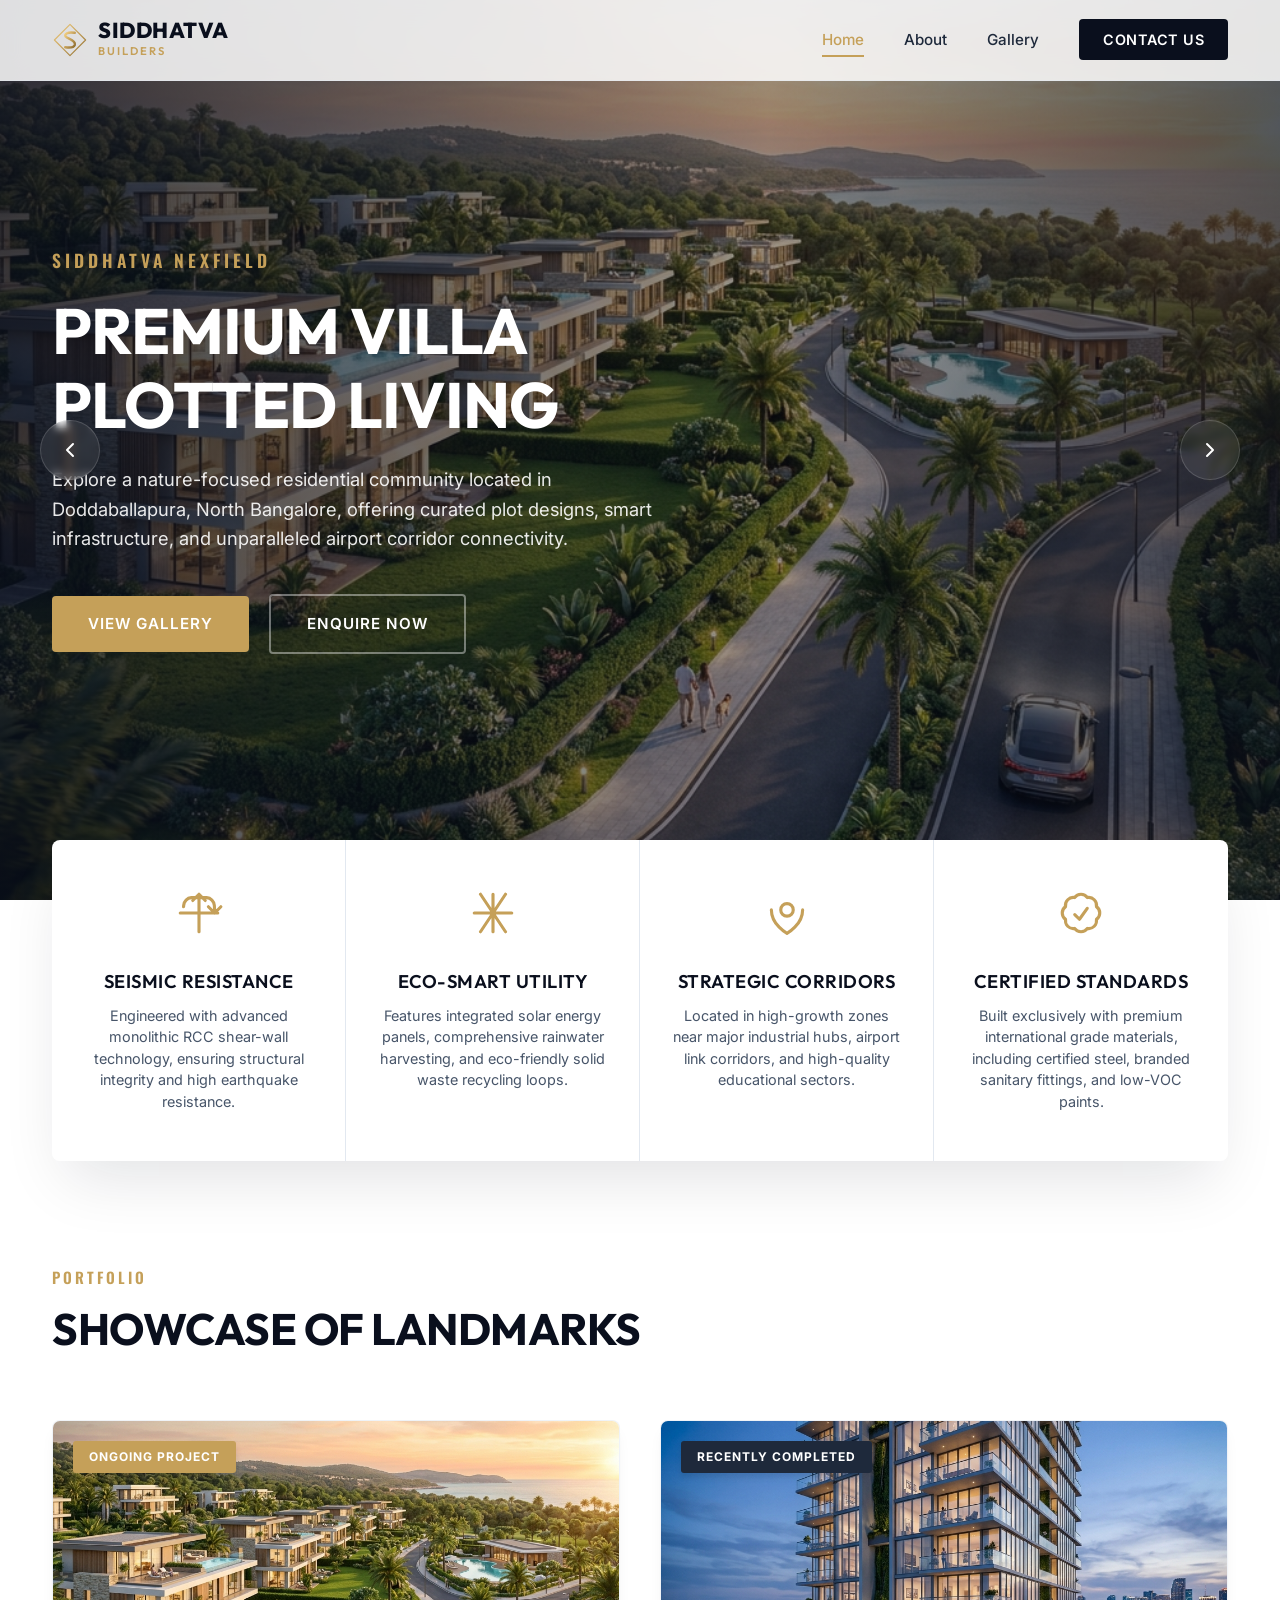
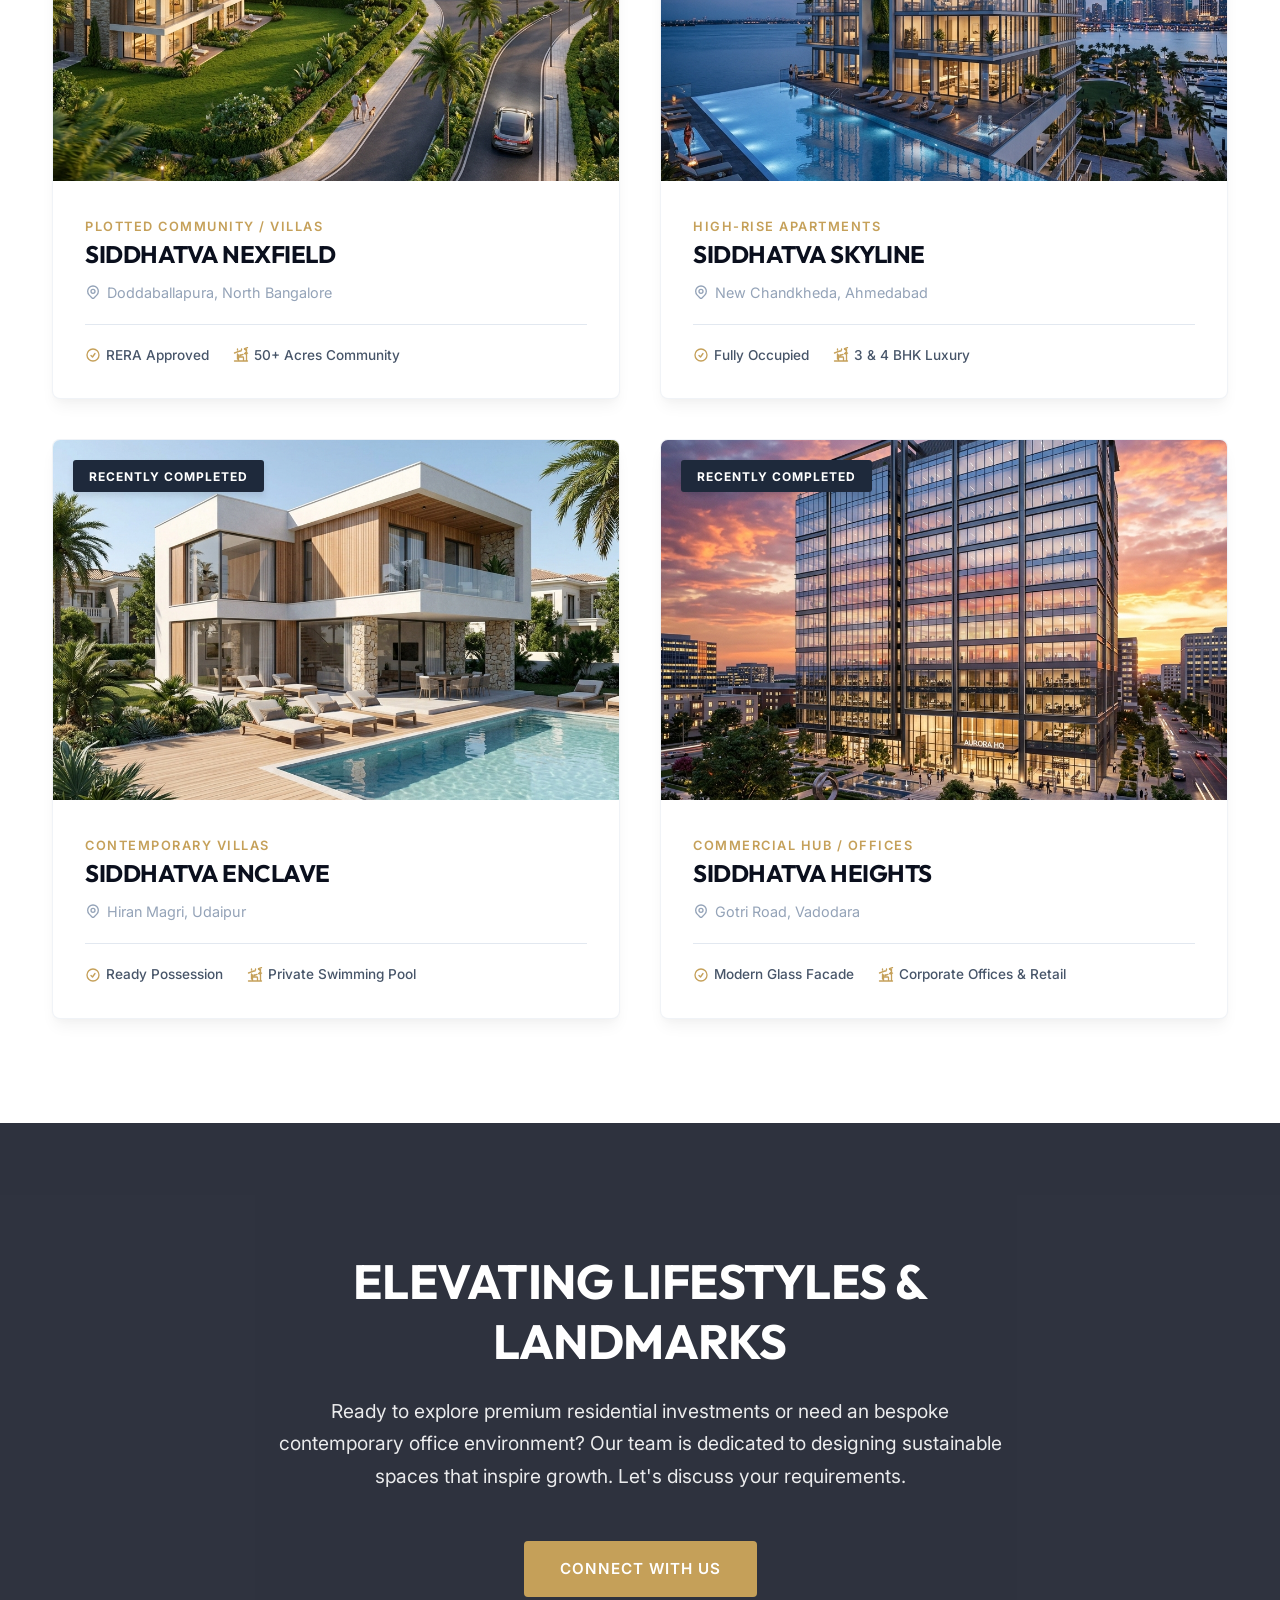
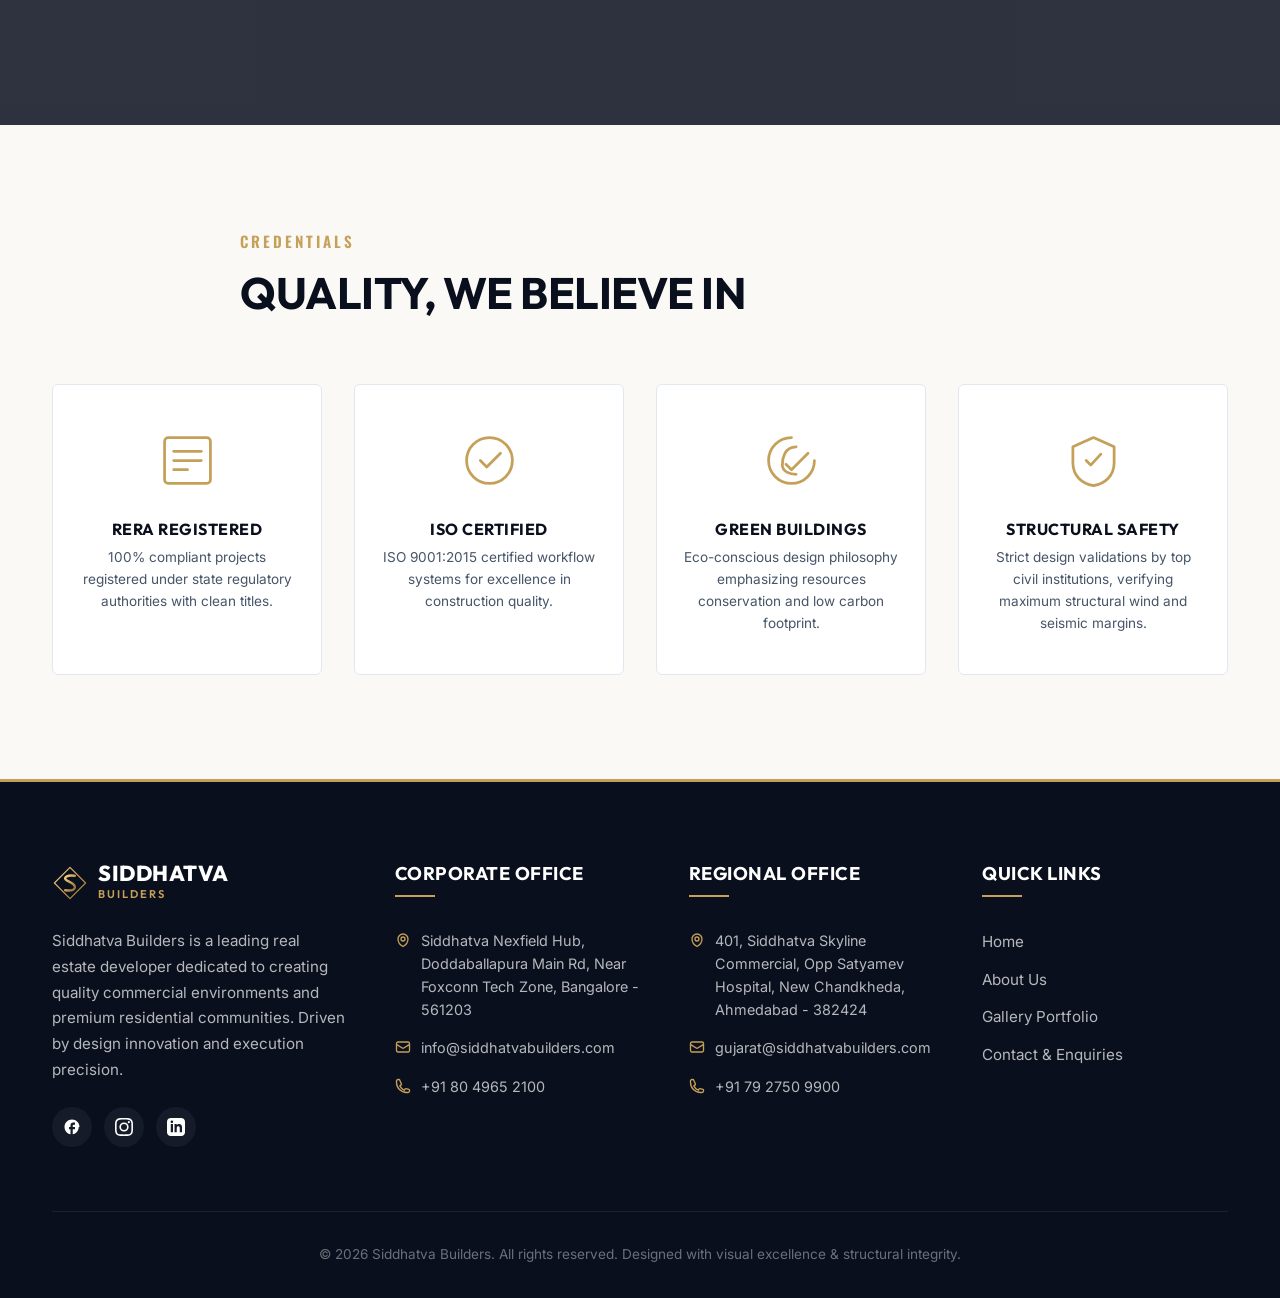
==== commit 330c3ba2: "Update logo to premium gold diamond S monogram and fix text visibility overrides" ====
--- a/index.html
+++ b/index.html
@@ -28,10 +28,17 @@
             <div class="header-container">
                 <a href="index.html" class="logo" id="header-logo-link">
                     <svg viewBox="0 0 60 60" fill="none" xmlns="http://www.w3.org/2000/svg">
-                        <path d="M30 5L5 50H55L30 5Z" stroke="#C5A059" stroke-width="4" stroke-linejoin="round"/>
-                        <path d="M30 18L13 48H47L30 18Z" fill="#C5A059"/>
-                        <path d="M30 30V48" stroke="#0A0F1D" stroke-width="3"/>
-                    </svg>
+                    <defs>
+                        <linearGradient id="goldGrad" x1="0%" y1="0%" x2="100%" y2="100%">
+                            <stop offset="0%" stop-color="#F3D082"/>
+                            <stop offset="50%" stop-color="#C5A059"/>
+                            <stop offset="100%" stop-color="#8E6D2F"/>
+                        </linearGradient>
+                    </defs>
+                    <path d="M30 4L56 30L30 56L4 30L30 4Z" stroke="url(#goldGrad)" stroke-width="2" stroke-linejoin="round"/>
+                    <path d="M38 18C38 18 24 16 22 22C20 28 40 28 38 38C36 44 22 42 22 42" stroke="url(#goldGrad)" stroke-width="4" stroke-linecap="round" stroke-linejoin="round"/>
+                    <path d="M30 12V48" stroke="url(#goldGrad)" stroke-width="1" opacity="0.4"/>
+                </svg>
                     <div class="logo-text">
                         <span class="brand-title">Siddhatva</span>
                         <span class="brand-subtitle">Builders</span>
@@ -401,9 +408,17 @@
                     <div class="footer-widget">
                         <a href="index.html" class="logo" style="margin-bottom: 1.5rem;" id="footer-logo-link">
                             <svg viewBox="0 0 60 60" fill="none" xmlns="http://www.w3.org/2000/svg">
-                                <path d="M30 5L5 50H55L30 5Z" stroke="#C5A059" stroke-width="4" stroke-linejoin="round"/>
-                                <path d="M30 18L13 48H47L30 18Z" fill="#C5A059"/>
-                            </svg>
+                            <defs>
+                                <linearGradient id="goldGrad" x1="0%" y1="0%" x2="100%" y2="100%">
+                                    <stop offset="0%" stop-color="#F3D082"/>
+                                    <stop offset="50%" stop-color="#C5A059"/>
+                                    <stop offset="100%" stop-color="#8E6D2F"/>
+                                </linearGradient>
+                            </defs>
+                            <path d="M30 4L56 30L30 56L4 30L30 4Z" stroke="url(#goldGrad)" stroke-width="2" stroke-linejoin="round"/>
+                            <path d="M38 18C38 18 24 16 22 22C20 28 40 28 38 38C36 44 22 42 22 42" stroke="url(#goldGrad)" stroke-width="4" stroke-linecap="round" stroke-linejoin="round"/>
+                            <path d="M30 12V48" stroke="url(#goldGrad)" stroke-width="1" opacity="0.4"/>
+                </svg>
                             <div class="logo-text">
                                 <span class="brand-title" style="color: #fff;">Siddhatva</span>
                                 <span class="brand-subtitle">Builders</span>
--- a/css/style.css
+++ b/css/style.css
@@ -1629,3 +1629,16 @@
         gap: 2.5rem;
     }
 }
+
+/* Specificity overrides for text overlay visibility on Dark Backgrounds */
+.slide-content h1,
+.slide-content h2,
+.cta-title,
+.page-title {
+    color: var(--color-white) !important;
+}
+
+.slide-desc,
+.cta-desc {
+    color: rgba(255, 255, 255, 0.9) !important;
+}
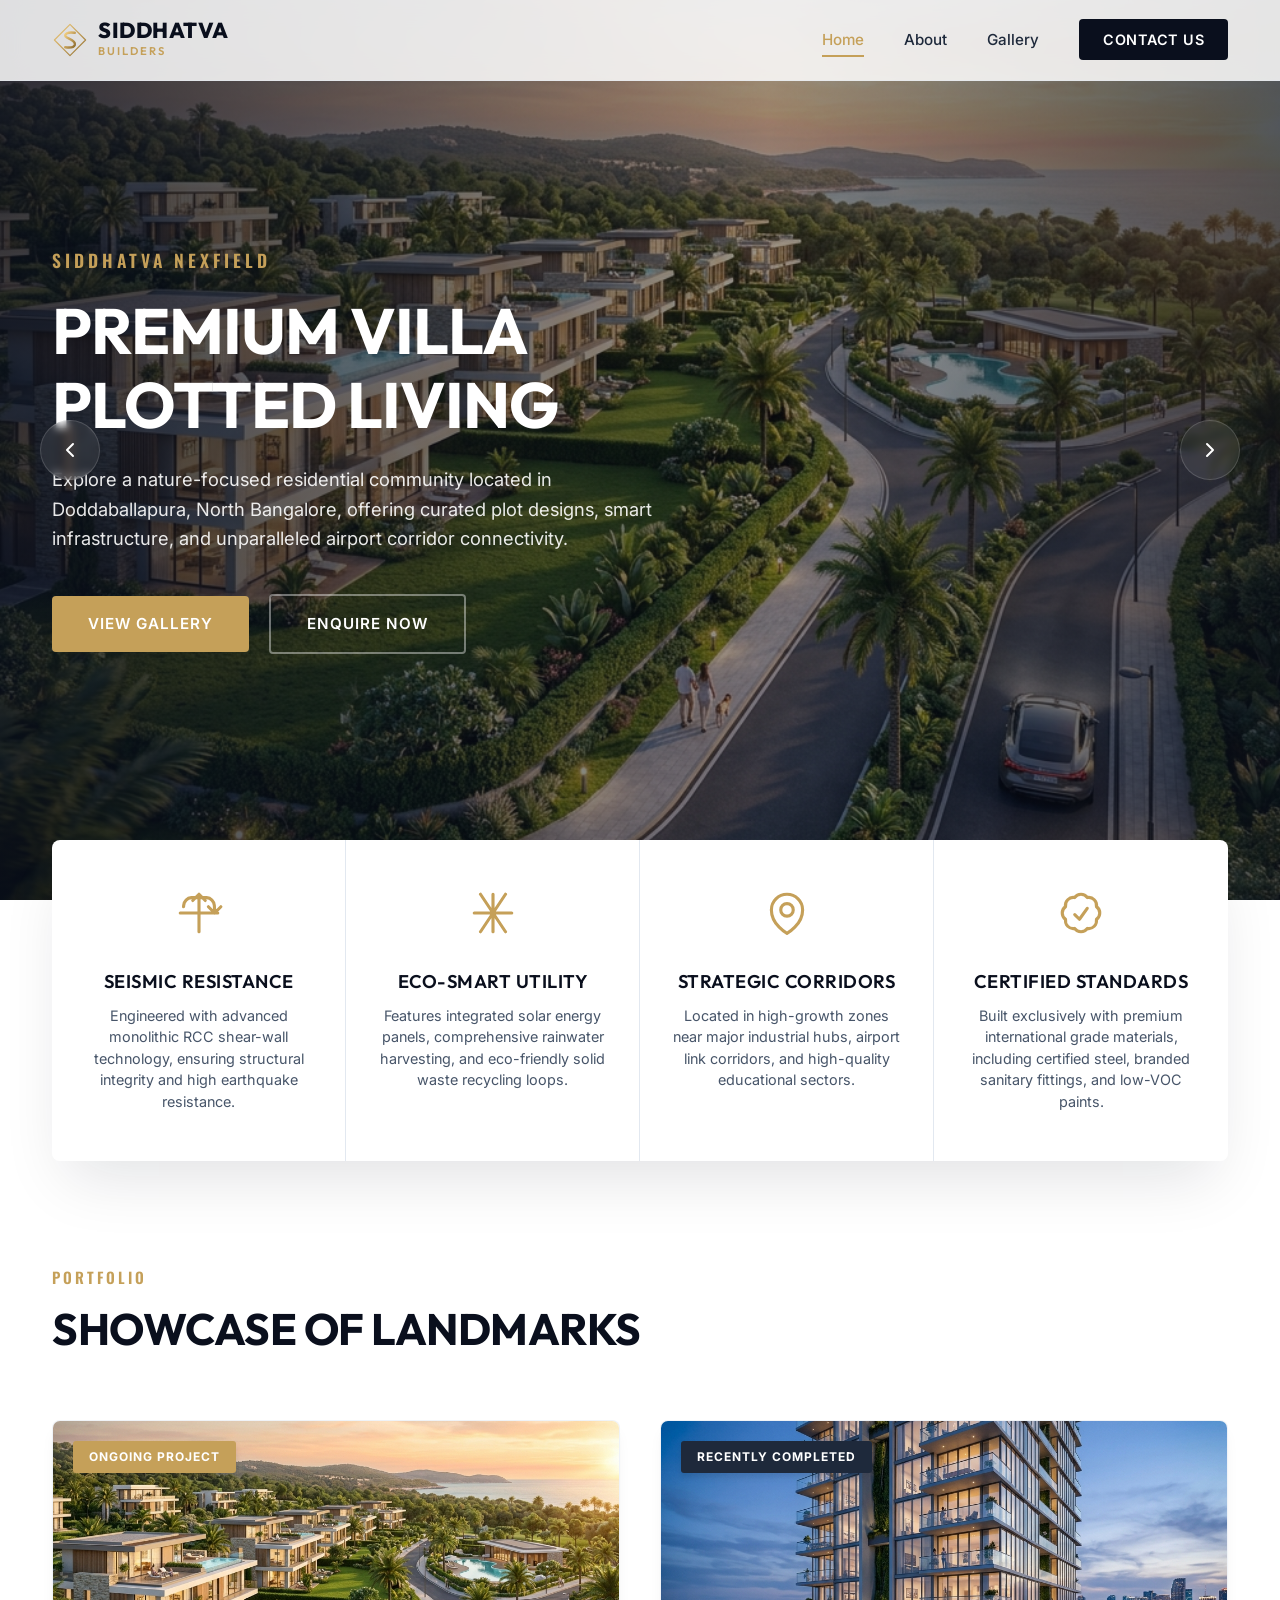
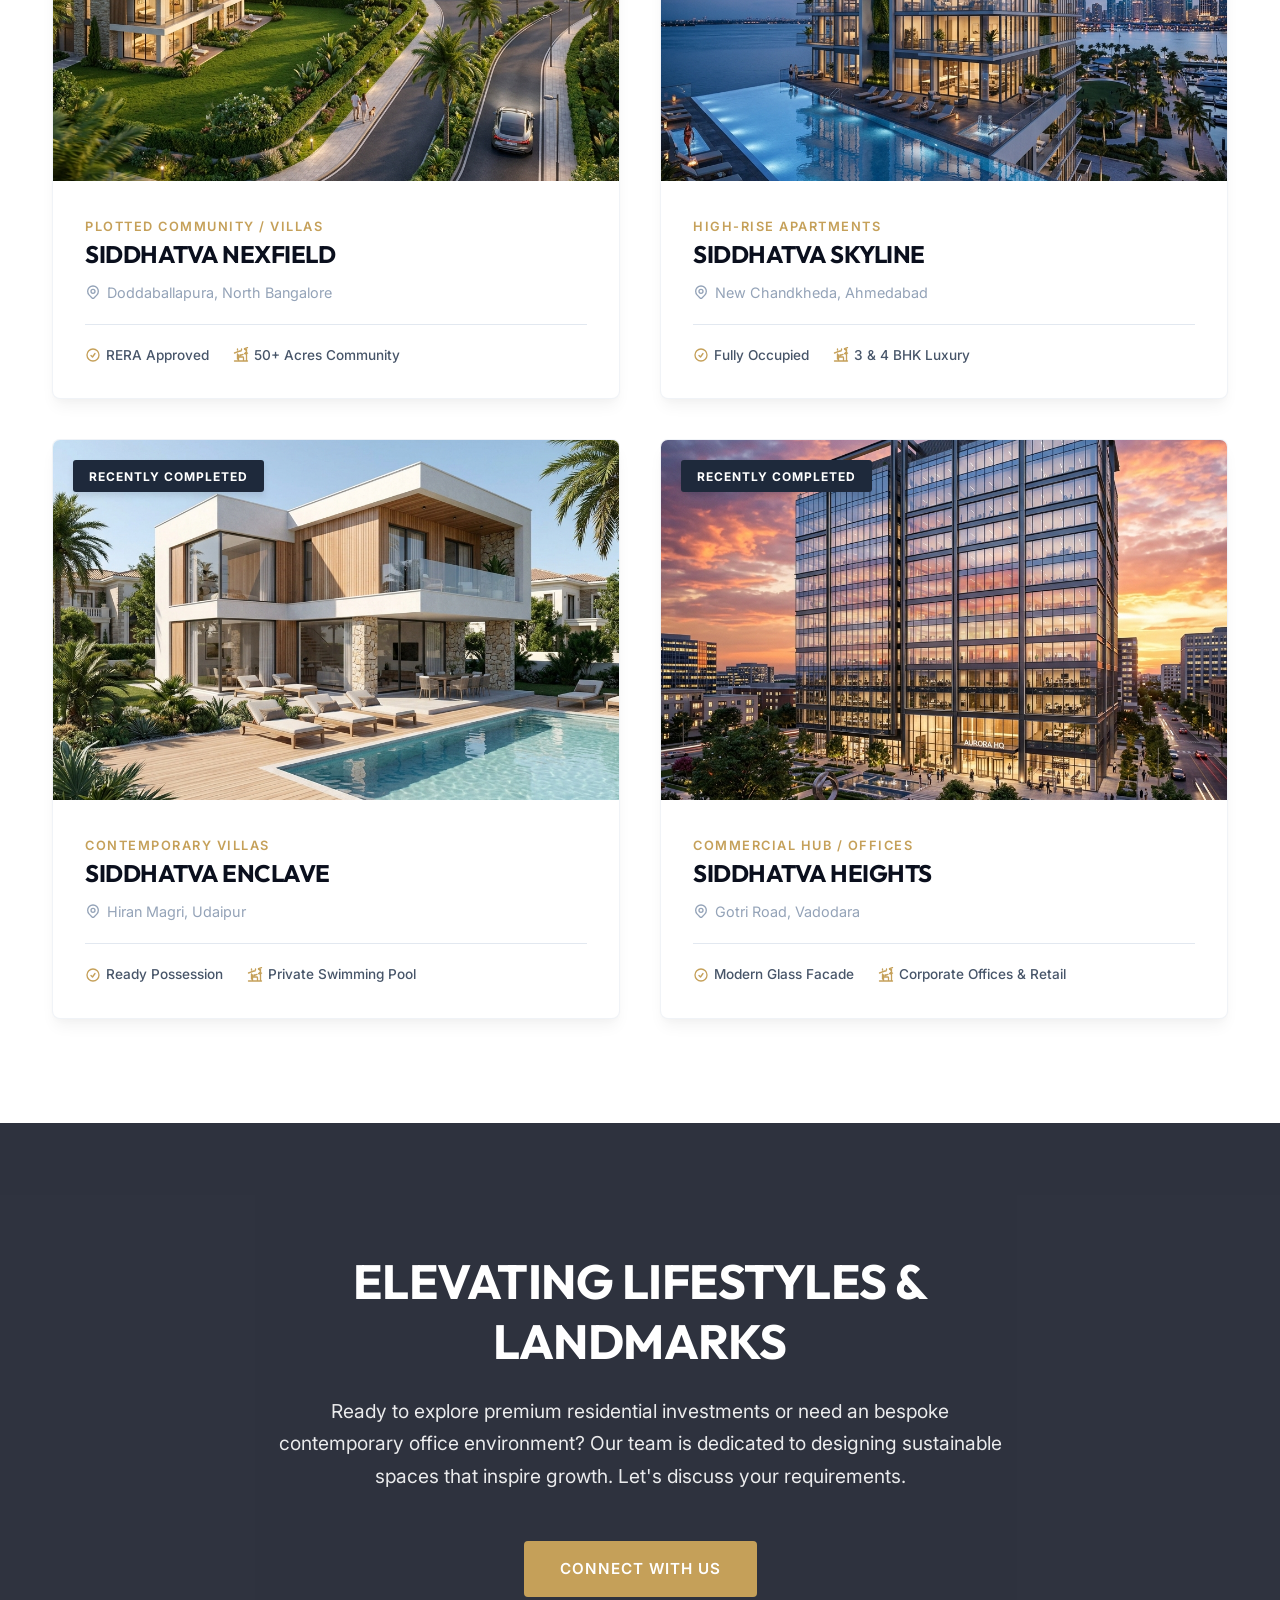
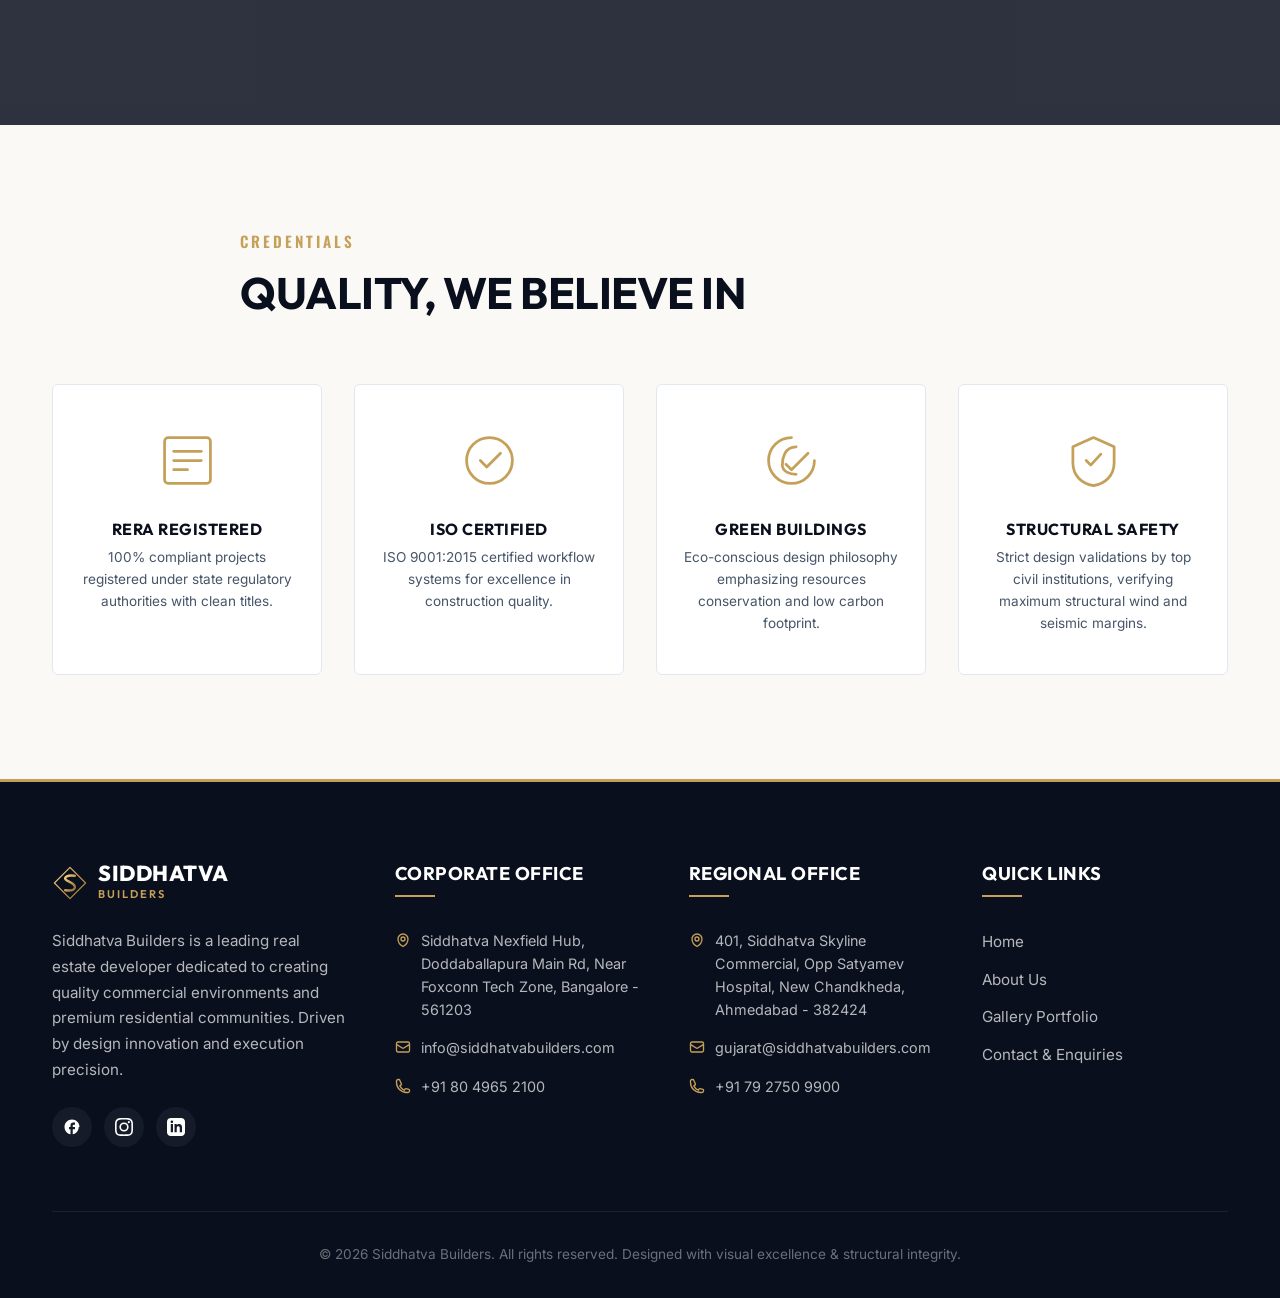
==== commit a89bb125: "Fix broken SVG path markup in Strategic Corridors icon" ====
--- a/index.html
+++ b/index.html
@@ -10,7 +10,7 @@
     <meta name="keywords" content="Siddhatva Builders, Siddhatva Group, Siddhatva Nexfield, Siddhatva Skyline, Real Estate, Luxury Villas, Ahmedabad, Bangalore, Doddaballapura">
     
     <!-- Favicon -->
-    <link rel="icon" type="image/png" href="data:image/svg+xml,<svg xmlns='http://www.w3.org/2000/svg' viewBox='0 0 24 24' fill='%23C5A059'><path d='M12 2L2 22h20L12 2zm0 4l6.5 13H5.5L12 6z'/></svg>">
+    <link rel="icon" type="image/png" href="data:image/svg+xml,<svg xmlns='http://www.w3.org/2000/svg' viewBox='0 0 24 24' fill='none' stroke='%23C5A059' stroke-width='1.5' stroke-linejoin='round'><path d='M12 2L22 12L12 22L2 12L12 2z'/><path d='M15 8c0 0-5.5-.5-6.3 2-.8 2.5 7.3 2.5 6.5 6.5-.8 2.5-6.2 1.5-6.2 1.5' stroke-width='2'/></svg>">
 
     <!-- CSS Sheets -->
     <link rel="stylesheet" href="css/style.css">
@@ -175,7 +175,7 @@
                         <div class="highlight-icon">
                             <svg fill="none" stroke="currentColor" viewBox="0 0 24 24" xmlns="http://www.w3.org/2000/svg">
                                 <path stroke-linecap="round" stroke-linejoin="round" d="M15 10.5a3 3 0 11-6 0 3 3 0 016 0z"></path>
-                                <path stroke-linecap="round" stroke-linejoin="round" d="M19.5 10.5c0 7.142-7.5 11.25-7.5 11.25s-7.5-4.108-7.5-11.25gC4.5 6.358 7.858 3 12 3s7.5 3.358 7.5 7.5z"></path>
+                                <path stroke-linecap="round" stroke-linejoin="round" d="M19.5 10.5c0 7.142-7.5 11.25-7.5 11.25s-7.5-4.108-7.5-11.25C4.5 6.358 7.858 3 12 3s7.5 3.358 7.5 7.5z"></path>
                             </svg>
                         </div>
                         <h3 class="highlight-title">Strategic Corridors</h3>
--- a/css/style.css
+++ b/css/style.css
@@ -339,7 +339,7 @@
 }
 
 .slide-title {
-    font-size: 4rem;
+    font-size: clamp(2rem, 5.5vw, 4rem);
     font-weight: 700;
     line-height: 1.15;
     margin-bottom: 1.5rem;
@@ -552,7 +552,7 @@
 }
 
 .section-title {
-    font-size: 2.75rem;
+    font-size: clamp(1.75rem, 4.5vw, 2.75rem);
     font-weight: 700;
     text-transform: uppercase;
     letter-spacing: -0.5px;
@@ -684,7 +684,8 @@
 
 .project-features {
     display: flex;
-    gap: 1.5rem;
+    flex-wrap: wrap;
+    gap: 1rem 1.5rem;
     border-top: 1px solid var(--color-border);
     padding-top: 1.25rem;
 }
@@ -823,7 +824,7 @@
 }
 
 .page-title {
-    font-size: 3.5rem;
+    font-size: clamp(2rem, 5vw, 3.5rem);
     font-weight: 700;
     text-transform: uppercase;
     margin-bottom: 1rem;
@@ -1498,26 +1499,59 @@
 }
 
 /* Responsiveness adjustments */
+
+/* Laptop L & Ultra-wide (min-width: 1440px) */
+@media (min-width: 1440px) {
+    .container {
+        max-width: 1360px;
+    }
+}
+
+/* Standard Laptops & Desktops (max-width: 1200px) */
+@media (max-width: 1200px) {
+    .container {
+        max-width: 1140px;
+    }
+}
+
+/* Small Laptops & Large Tablets (max-width: 1024px) */
 @media (max-width: 1024px) {
     .container {
+        max-width: 960px;
         padding: 0 1.5rem;
     }
-    .slide-title {
-        font-size: 3rem;
-    }
+    
+    /* Mobile / Tablet Parallax Scroll Performance Fix */
+    .cta-banner {
+        background-attachment: scroll !important;
+        padding: 6rem 0;
+    }
+    
+    /* Highlights Grid (2 Columns) */
     .highlights-grid {
         grid-template-columns: repeat(2, 1fr);
+        border-radius: 8px;
     }
     .highlight-card {
-        border-right: none;
+        border-right: 1px solid var(--color-border);
         border-bottom: 1px solid var(--color-border);
     }
     .highlight-card:nth-child(even) {
         border-right: none;
     }
+    .highlight-card:nth-child(3),
+    .highlight-card:nth-child(4) {
+        border-bottom: none;
+    }
+    
     .projects-grid {
         grid-template-columns: 1fr;
-    }
+        gap: 2.5rem;
+    }
+    .project-image-wrapper {
+        height: 320px;
+    }
+    
     .credentials-grid {
         grid-template-columns: repeat(2, 1fr);
     }
@@ -1530,7 +1564,7 @@
         right: 0;
     }
     .values-grid {
-        grid-template-columns: 1fr;
+        grid-template-columns: repeat(2, 1fr);
     }
     .gallery-grid {
         grid-template-columns: repeat(2, 1fr);
@@ -1545,6 +1579,7 @@
     }
 }
 
+/* Tablets & Netbooks (max-width: 768px) */
 @media (max-width: 768px) {
     .section-padding {
         padding: 4.5rem 0;
@@ -1555,16 +1590,21 @@
     .header-container {
         height: 65px;
     }
+    
+    /* Scrollable and cleaner Navigation drawer */
     .nav-menu {
         position: fixed;
         top: 65px;
         left: -100%;
         width: 100%;
         height: calc(100vh - 65px);
+        max-height: calc(100vh - 65px);
+        overflow-y: auto;
         background-color: var(--color-white);
         flex-direction: column;
         align-items: center;
-        justify-content: center;
+        justify-content: flex-start;
+        padding: 4rem 2rem;
         gap: 2rem;
         transition: var(--transition-normal);
         box-shadow: var(--shadow-lg);
@@ -1585,17 +1625,57 @@
     .mobile-nav-toggle.active span:nth-child(3) {
         transform: rotate(-45deg) translate(6px, -6px);
     }
-    .slide-title {
-        font-size: 2.25rem;
-    }
-    .slide-desc {
-        font-size: 1rem;
-        margin-bottom: 2rem;
-    }
-    .btn {
-        padding: 0.8rem 1.75rem;
-        font-size: 0.85rem;
-    }
+    
+    .highlights-section {
+        margin-top: 1.5rem;
+    }
+    .highlights-grid {
+        /* Keep it 2 columns on tablet for better visual balance */
+        grid-template-columns: repeat(2, 1fr);
+    }
+    .highlight-card {
+        padding: 2.25rem 1.5rem;
+    }
+    .highlight-card:nth-child(even) {
+        border-right: none;
+    }
+    .highlight-card:nth-child(3),
+    .highlight-card:nth-child(4) {
+        border-bottom: none;
+    }
+    
+    .projects-grid {
+        grid-template-columns: 1fr;
+    }
+    .project-image-wrapper {
+        height: 285px;
+    }
+    
+    /* Keep grids 2-columns on tablet for a cleaner layout */
+    .credentials-grid {
+        grid-template-columns: repeat(2, 1fr);
+    }
+    .gallery-grid {
+        grid-template-columns: repeat(2, 1fr);
+    }
+    .values-grid {
+        grid-template-columns: repeat(2, 1fr);
+    }
+    .footer-grid {
+        grid-template-columns: repeat(2, 1fr);
+        gap: 2rem;
+    }
+    
+    .contact-form-box {
+        padding: 2.5rem;
+    }
+    .form-grid {
+        grid-template-columns: 1fr;
+    }
+    .form-group.full-width {
+        grid-column: span 1;
+    }
+    
     .slider-arrow {
         width: 45px;
         height: 45px;
@@ -1606,27 +1686,143 @@
     .slider-arrow-right {
         right: 15px;
     }
+    
+    /* Scale CTA banner padding & text sizes */
+    .cta-banner {
+        padding: 5rem 0 !important;
+    }
+    .cta-title {
+        font-size: clamp(1.75rem, 6vw, 2.5rem) !important;
+    }
+}
+
+/* Mobile Large (max-width: 576px) */
+@media (max-width: 576px) {
+    .container {
+        padding: 0 1.25rem;
+    }
+    
+    /* Collapse to 1 column below 576px */
     .highlights-grid {
         grid-template-columns: 1fr;
     }
+    .highlight-card {
+        border-right: none !important;
+        border-bottom: 1px solid var(--color-border) !important;
+    }
+    .highlight-card:last-child {
+        border-bottom: none !important;
+    }
+    
     .credentials-grid {
         grid-template-columns: 1fr;
     }
     .gallery-grid {
         grid-template-columns: 1fr;
     }
-    .contact-form-box {
-        padding: 2rem;
-    }
-    .form-grid {
+    .values-grid {
         grid-template-columns: 1fr;
-    }
-    .form-group.full-width {
-        grid-column: span 1;
     }
     .footer-grid {
         grid-template-columns: 1fr;
         gap: 2.5rem;
+    }
+    
+    .about-experience-badge {
+        padding: 1.5rem;
+        right: 15px;
+        bottom: 15px;
+    }
+    .about-experience-num {
+        font-size: 2.5rem;
+    }
+}
+
+/* Mobile Small (max-width: 480px) */
+@media (max-width: 480px) {
+    .container {
+        padding: 0 1rem;
+    }
+    .section-padding {
+        padding: 3.5rem 0;
+    }
+    .slide-content {
+        padding-top: 2rem;
+    }
+    .slide-actions {
+        display: flex;
+        flex-direction: column;
+        gap: 0.75rem;
+        width: 100%;
+    }
+    .btn {
+        width: 100%;
+        margin-left: 0 !important;
+        padding: 0.75rem 1.5rem;
+        font-size: 0.8rem;
+    }
+    .slider-indicators {
+        bottom: 25px;
+        gap: 10px;
+    }
+    .indicator {
+        width: 10px;
+        height: 10px;
+    }
+    
+    /* Hide slider arrows on small mobile devices (since touch swipes are enabled) */
+    .slider-arrow {
+        display: none !important;
+    }
+    
+    .about-experience-badge {
+        padding: 1.25rem;
+        right: 15px;
+        bottom: 15px;
+    }
+    .about-experience-num {
+        font-size: 2.25rem;
+    }
+    .about-features-list {
+        grid-template-columns: 1fr;
+    }
+    .logo-text .brand-title {
+        font-size: 1.15rem;
+    }
+    .logo-text .brand-subtitle {
+        font-size: 0.65rem;
+        letter-spacing: 1px;
+    }
+    .site-header.scrolled .header-container {
+        height: 60px;
+    }
+    
+    /* Scale down project card padding & heights on small screen */
+    .project-image-wrapper {
+        height: 200px;
+    }
+    .project-info {
+        padding: 1.25rem !important;
+    }
+    .project-features {
+        gap: 0.75rem 1.25rem !important;
+    }
+    
+    /* CTA Banner Small Mobile */
+    .cta-banner {
+        padding: 4rem 0 !important;
+    }
+    
+    /* Form Padding Small Mobile */
+    .contact-form-box {
+        padding: 1.5rem;
+    }
+    .form-title {
+        font-size: 1.5rem;
+        margin-bottom: 1.5rem;
+    }
+    .office-card {
+        padding: 1.5rem;
     }
 }
 
